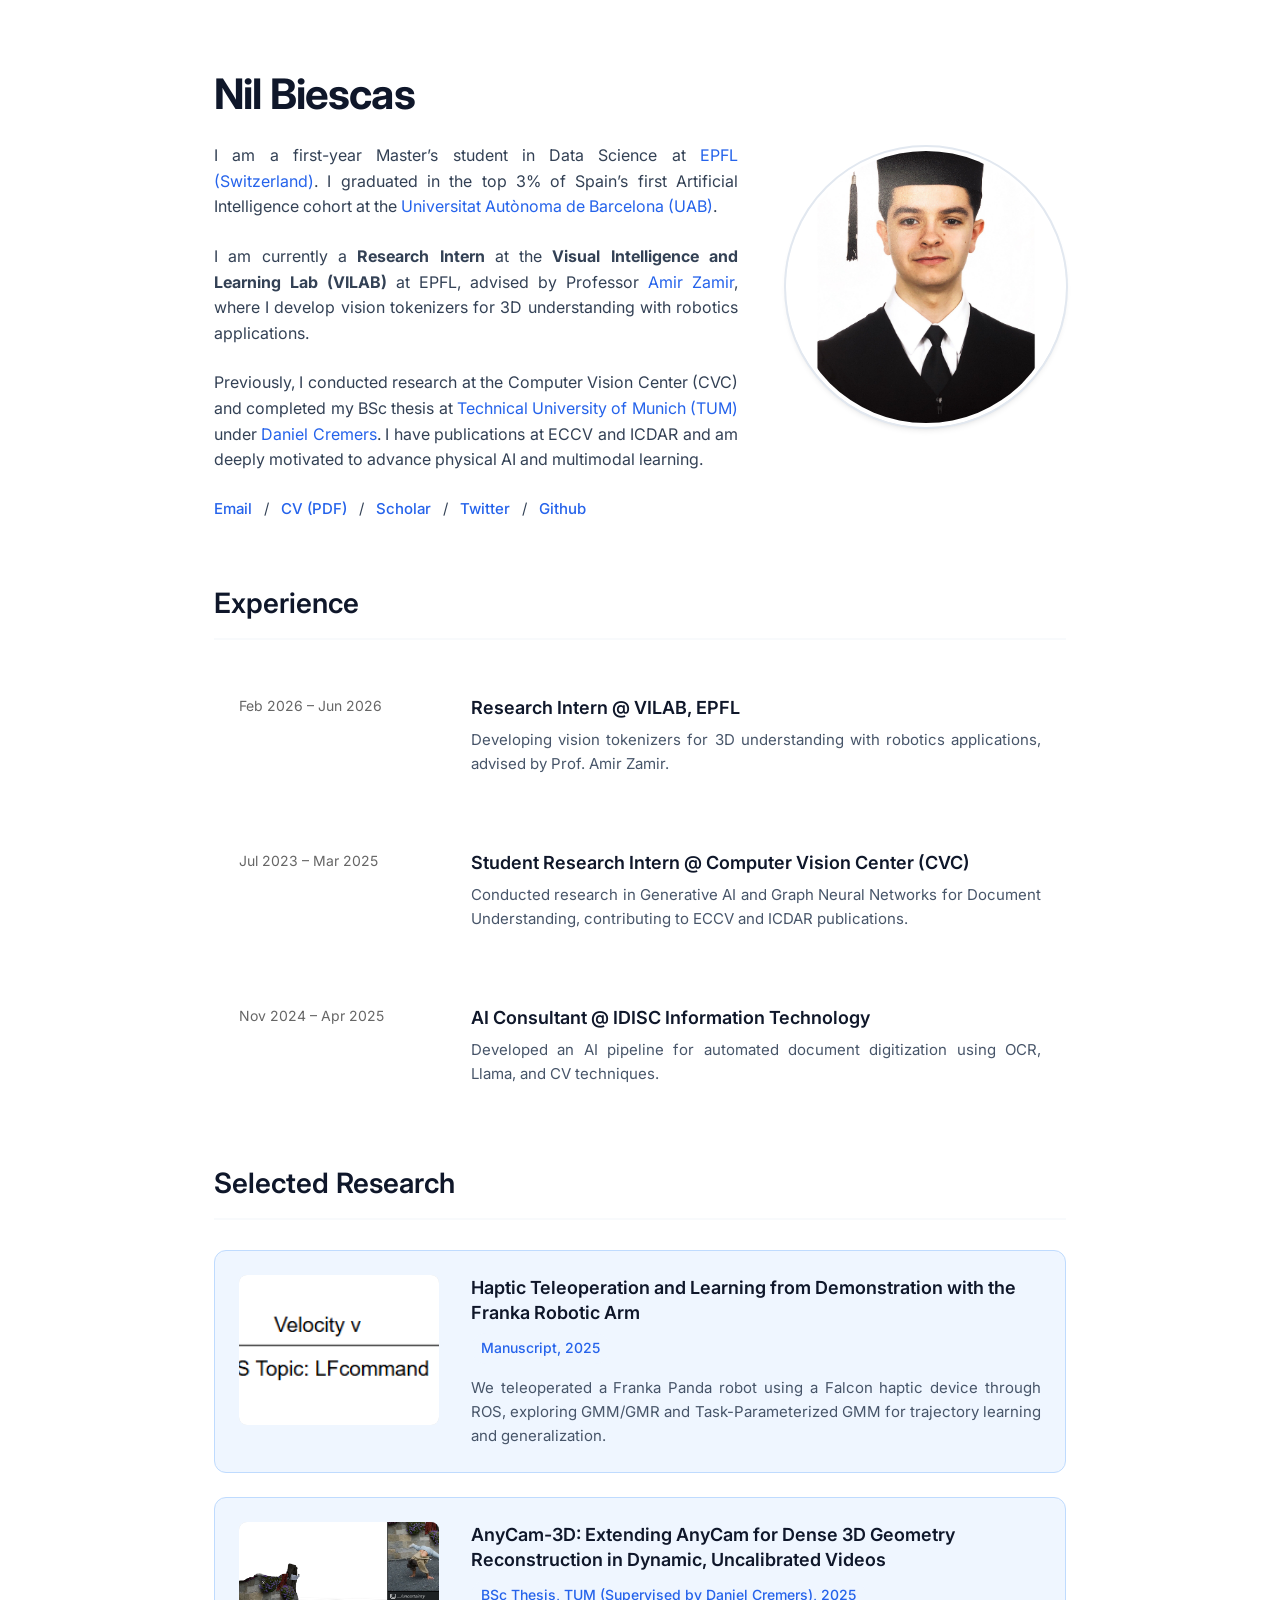
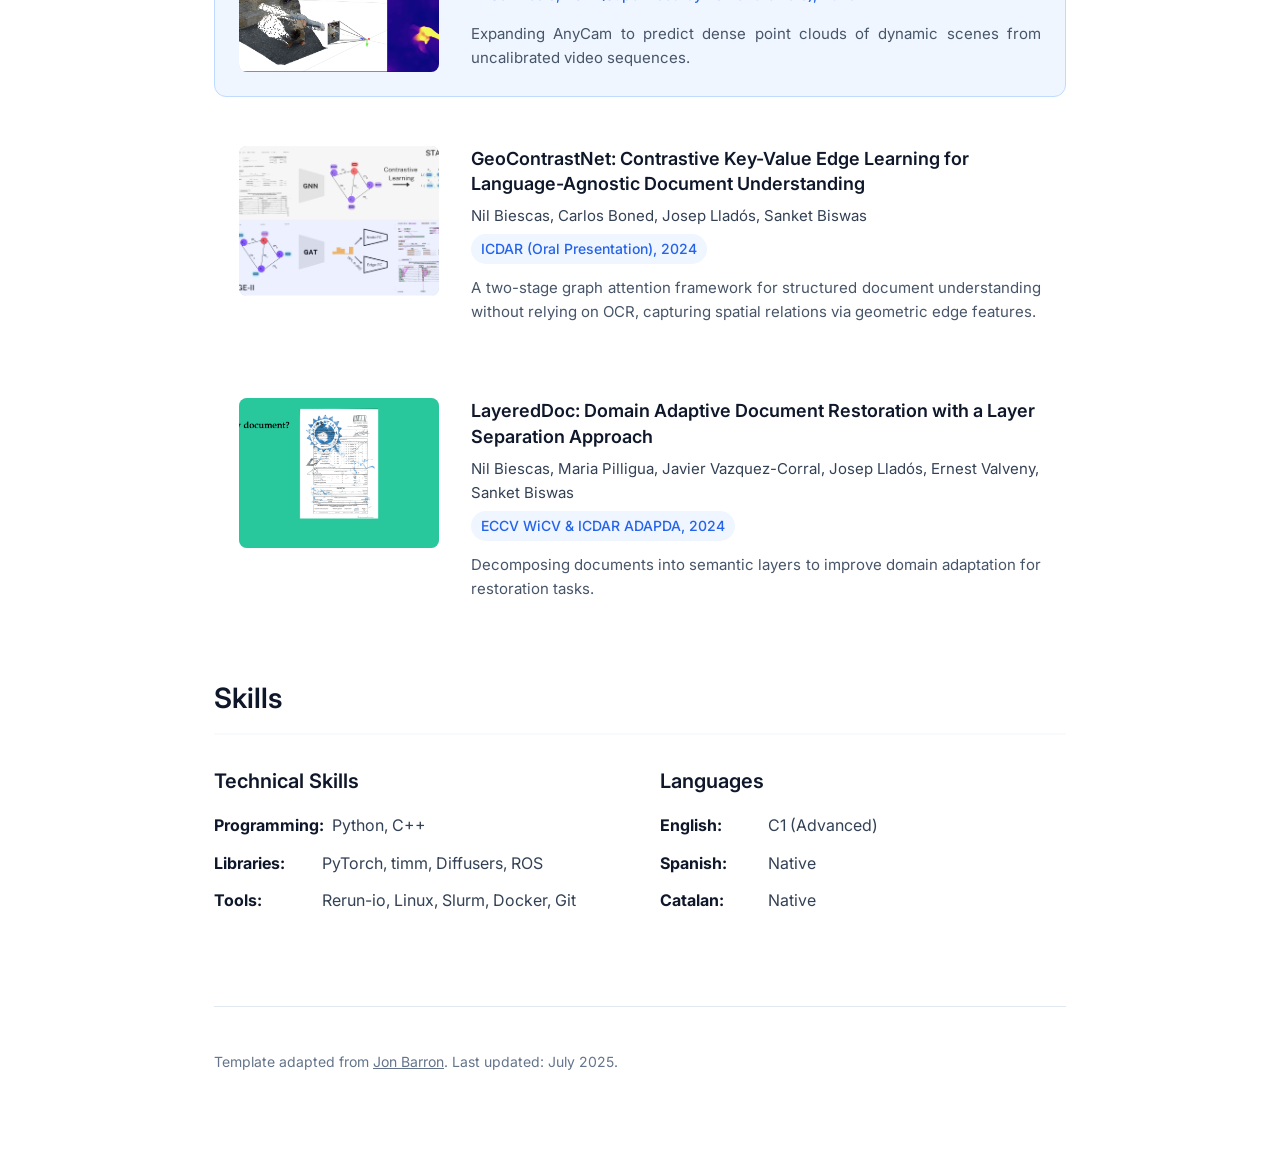
==== index.html @ 0f7890fa "Good" ====
<!DOCTYPE HTML>
<html lang="en">
<head>
    <meta charset="UTF-8">
    <meta name="viewport" content="width=device-width, initial-scale=1.0">
    <title>Nil Biescas</title>
    <meta name="author" content="Nil Biescas">
    <link rel="shortcut icon" href="images/favicon/favicon.ico" type="image/x-icon">
    <link rel="stylesheet" type="text/css" href="stylesheet.css">
    <link href="https://fonts.googleapis.com/css2?family=Inter:wght@400;500;600;700&display=swap" rel="stylesheet">
</head>

<body>
    <div class="container">
        <!-- Profile Section -->
        <header class="profile-grid">
            <div class="profile-info">
                <span class="name">Nil Biescas</span>
                <p>
                    I am a first-year Master’s student in Data Science at 
                    <a href="https://www.epfl.ch/en/" target="_blank">EPFL (Switzerland)</a>. 
                    I graduated in the top 3% of Spain’s first Artificial Intelligence cohort at the 
                    <a href="https://www.uab.cat/" target="_blank">Universitat Autònoma de Barcelona (UAB)</a>.
                </p>
                <p>
                    I am currently a <strong>Research Intern</strong> at the <strong>Visual Intelligence and Learning Lab (VILAB)</strong> at EPFL, 
                    advised by Professor <a href="https://vilab.epfl.ch/zamir/" target="_blank">Amir Zamir</a>, 
                    where I develop vision tokenizers for 3D understanding with robotics applications.
                </p>
                <p>
                    Previously, I conducted research at the Computer Vision Center (CVC) and completed my BSc thesis at 
                    <a href="https://www.tum.de/" target="_blank">Technical University of Munich (TUM)</a> 
                    under <a href="https://cvg.cit.tum.de/members/cremers" target="_blank">Daniel Cremers</a>. 
                    I have publications at ECCV and ICDAR and am deeply motivated to advance physical AI and multimodal learning.
                </p>
                <div class="links">
                    <a href="mailto:nilbiescas3@gmail.com">Email</a> /
                    <a href="data/cv_nil_2025_07.pdf" target="_blank">CV (PDF)</a> /
                    <a href="https://scholar.google.com/citations?hl=en&user=gtHrYbUAAAAJ" target="_blank">Scholar</a> /
                    <a href="https://twitter.com/biescss" target="_blank">Twitter</a> /
                    <a href="https://github.com/NilBiescas" target="_blank">Github</a>
                </div>
            </div>
            <div class="profile-photo">
                <img src="images/Nil_cvc.png" alt="Nil Biescas Profile Photo">
            </div>
        </header>

        <!-- Experience Section -->
        <section>
            <h2>Experience</h2>
            <div class="item-grid">
                <!-- VILAB -->
                <div class="item-row">
                    <div style="font-size: 14px; color: #666;">Feb 2026 – Jun 2026</div>
                    <div>
                        <span class="papertitle">Research Intern @ VILAB, EPFL</span>
                        <p class="item-desc">Developing vision tokenizers for 3D understanding with robotics applications, advised by Prof. Amir Zamir.</p>
                    </div>
                </div>
                <!-- CVC -->
                <div class="item-row">
                    <div style="font-size: 14px; color: #666;">Jul 2023 – Mar 2025</div>
                    <div>
                        <span class="papertitle">Student Research Intern @ Computer Vision Center (CVC)</span>
                        <p class="item-desc">Conducted research in Generative AI and Graph Neural Networks for Document Understanding, contributing to ECCV and ICDAR publications.</p>
                    </div>
                </div>
                <!-- IDISC -->
                <div class="item-row">
                    <div style="font-size: 14px; color: #666;">Nov 2024 – Apr 2025</div>
                    <div>
                        <span class="papertitle">AI Consultant @ IDISC Information Technology</span>
                        <p class="item-desc">Developed an AI pipeline for automated document digitization using OCR, Llama, and CV techniques.</p>
                    </div>
                </div>
            </div>
        </section>

        <!-- Research Section -->
        <section style="margin-top: 50px;">
            <h2>Selected Research</h2>
            <div class="item-grid">
                
                <!-- Teleoperation -->
                <div class="item-row highlight">
                    <div class="item-media">
                        <div class="hover-media">
                            <video muted loop playsinline preload="metadata">
                                <source src="data/videos/teleop.mp4" type="video/mp4">
                            </video>
                        </div>
                        <img src="data/images/position_control.png" alt="Teleoperation Preview">
                    </div>
                    <div>
                        <a href="https://nilbiescas.github.io/HapticTeleoperation/" target="_blank" class="papertitle">Haptic Teleoperation and Learning from Demonstration with the Franka Robotic Arm</a>
                        <span class="venue">Manuscript, 2025</span>
                        <p class="item-desc">We teleoperated a Franka Panda robot using a Falcon haptic device through ROS, exploring GMM/GMR and Task-Parameterized GMM for trajectory learning and generalization.</p>
                    </div>
                </div>

                <!-- AnyCam-3D -->
                <div class="item-row highlight">
                    <div class="item-media">
                        <div class="hover-media">
                            <video muted loop playsinline preload="metadata">
                                <source src="data/Recording 2025-09-03 003520.mp4" type="video/mp4">
                            </video>
                        </div>
                        <img src="data/image (1).png" alt="AnyCam-3D Preview">
                    </div>
                    <div>
                        <a href="data/TUM_Thesis_for_Informatics.pdf" target="_blank" class="papertitle">AnyCam-3D: Extending AnyCam for Dense 3D Geometry Reconstruction in Dynamic, Uncalibrated Videos</a>
                        <span class="venue">BSc Thesis, TUM (Supervised by Daniel Cremers), 2025</span>
                        <p class="item-desc">Expanding AnyCam to predict dense point clouds of dynamic scenes from uncalibrated video sequences.</p>
                    </div>
                </div>

                <!-- GeoContrastNet -->
                <div class="item-row">
                    <div class="item-media">
                        <img src="images/new_figure.png" alt="GeoContrastNet Preview">
                    </div>
                    <div>
                        <a href="https://arxiv.org/abs/2405.03104" target="_blank" class="papertitle">GeoContrastNet: Contrastive Key-Value Edge Learning for Language-Agnostic Document Understanding</a>
                        <span class="authors">Nil Biescas, Carlos Boned, Josep Lladós, Sanket Biswas</span>
                        <span class="venue">ICDAR (Oral Presentation), 2024</span>
                        <p class="item-desc">A two-stage graph attention framework for structured document understanding without relying on OCR, capturing spatial relations via geometric edge features.</p>
                    </div>
                </div>

                <!-- LayeredDoc -->
                <div class="item-row">
                    <div class="item-media">
                        <img src="images/layeredDoc.gif" alt="LayeredDoc Preview">
                    </div>
                    <div>
                        <a href="https://layereddoc.github.io/" target="_blank" class="papertitle">LayeredDoc: Domain Adaptive Document Restoration with a Layer Separation Approach</a>
                        <span class="authors">Nil Biescas, Maria Pilligua, Javier Vazquez-Corral, Josep Lladós, Ernest Valveny, Sanket Biswas</span>
                        <span class="venue">ECCV WiCV & ICDAR ADAPDA, 2024</span>
                        <p class="item-desc">Decomposing documents into semantic layers to improve domain adaptation for restoration tasks.</p>
                    </div>
                </div>

            </div>
        </section>

        <!-- Skills Section -->
        <section style="margin-top: 50px;">
            <h2>Skills</h2>
            <div class="skills-grid">
                <div class="skill-cat">
                    <h3>Technical Skills</h3>
                    <ul class="skill-list">
                        <li><strong>Programming:</strong> Python, C++</li>
                        <li><strong>Libraries:</strong> PyTorch, timm, Diffusers, ROS</li>
                        <li><strong>Tools:</strong> Rerun-io, Linux, Slurm, Docker, Git</li>
                    </ul>
                </div>
                <div class="skill-cat">
                    <h3>Languages</h3>
                    <ul class="skill-list">
                        <li><strong>English:</strong> C1 (Advanced)</li>
                        <li><strong>Spanish:</strong> Native</li>
                        <li><strong>Catalan:</strong> Native</li>
                    </ul>
                </div>
            </div>
        </section>

        <footer>
            <p>Template adapted from <a href="https://jonbarron.info/" target="_blank">Jon Barron</a>. Last updated: July 2025.</p>
        </footer>
    </div>

    <!-- Video Hover Interaction -->
    <script>
        document.querySelectorAll(".item-row").forEach(row => {
            const v = row.querySelector("video");
            if (!v) return;

            row.addEventListener("mouseenter", () => v.play());
            row.addEventListener("mouseleave", () => {
                v.pause();
                v.currentTime = 0;
            });
        });
    </script>
</body>
</html>
---- stylesheet.css ----
/* Modern Webpage Styling */
:root {
  --primary-color: #2563eb; 
  --hover-color: #1d4ed8;   
  --bg-color: #ffffff;
  --text-color: #334155;    
  --heading-color: #0f172a; 
  --secondary-bg: #f8fafc;  
  --accent-bg: #eff6ff;     
  --border-color: #e2e8f0;  
  --font-main: 'Inter', system-ui, -apple-system, sans-serif;
  --radius-sm: 8px;
  --radius-md: 12px;
  --radius-full: 9999px;
  --shadow-sm: 0 1px 2px 0 rgb(0 0 0 / 0.05);
  --shadow-md: 0 4px 6px -1px rgb(0 0 0 / 0.1), 0 2px 4px -2px rgb(0 0 0 / 0.1);
  --transition: all 0.3s ease;
}

* {
  box-sizing: border-box;
}

body {
  font-family: var(--font-main);
  font-size: 16px;
  line-height: 1.6;
  color: var(--text-color);
  background-color: var(--bg-color);
  margin: 0;
  padding: 0;
  -webkit-font-smoothing: antialiased;
}

.container {
  max-width: 900px;
  margin: 0 auto;
  padding: 60px 24px;
}

a {
  color: var(--primary-color);
  text-decoration: none;
  transition: var(--transition);
}

a:hover {
  color: var(--hover-color);
  text-decoration: underline;
}

h1, h2, h3 {
  color: var(--heading-color);
  font-weight: 600;
  margin-top: 0;
}

h2 {
  font-size: 28px;
  border-bottom: 2px solid var(--secondary-bg);
  padding-bottom: 12px;
  margin-bottom: 30px;
}

p {
  margin-bottom: 1.5em;
  text-align: justify;
}

/* Profile Section */
.profile-grid {
  display: grid;
  grid-template-columns: 1fr 280px;
  gap: 48px;
  align-items: center;
  margin-bottom: 60px;
}

@media (max-width: 768px) {
  .profile-grid {
    grid-template-columns: 1fr;
    text-align: center;
  }
  .profile-grid p {
    text-align: center;
  }
  .profile-photo {
    order: -1;
    margin: 0 auto;
    width: 200px;
  }
}

.name {
  font-size: 42px;
  font-weight: 700;
  color: var(--heading-color);
  margin-bottom: 16px;
  display: block;
  letter-spacing: -0.02em;
}

.profile-photo img {
  width: 100%;
  aspect-ratio: 1 / 1;
  border-radius: var(--radius-full);
  object-fit: cover;
  box-shadow: var(--shadow-md);
  border: 4px solid var(--bg-color);
  outline: 2px solid var(--border-color);
}

.links {
  margin-top: 24px;
  font-size: 15px;
  display: flex;
  flex-wrap: wrap;
  gap: 12px;
}

.links a {
  font-weight: 500;
  text-decoration: none;
}

.links a:hover {
  text-decoration: none;
}

@media (max-width: 768px) {
  .links {
    justify-content: center;
  }
}

/* Research/Experience Grid */
.item-grid {
  display: flex;
  flex-direction: column;
  gap: 24px;
}

.item-row {
  display: grid;
  grid-template-columns: 200px 1fr;
  gap: 32px;
  padding: 24px;
  border-radius: var(--radius-md);
  border: 1px solid transparent;
  transition: var(--transition);
}

.item-row:hover {
  background-color: var(--secondary-bg);
  border-color: var(--border-color);
  transform: translateY(-2px);
  box-shadow: var(--shadow-sm);
}

.item-row.highlight {
  background-color: var(--accent-bg);
  border-color: #bfdbfe; 
}

@media (max-width: 600px) {
  .item-row {
    grid-template-columns: 1fr;
    gap: 20px;
    padding: 16px;
  }
}

.item-media {
  width: 100%;
  aspect-ratio: 4 / 3; 
  position: relative;
  overflow: hidden;
  border-radius: var(--radius-sm);
  background: var(--border-color);
  box-shadow: inset 0 0 0 1px rgba(0,0,0,0.05);
}

.item-media img,
.item-media video {
  position: absolute;
  inset: 0;
  width: 100%;
  height: 100%;
  object-fit: cover; 
  transition: var(--transition);
}

.item-row:hover .item-media img {
  transform: scale(1.03);
}

.item-media .hover-media {
  position: absolute;
  inset: 0;
  z-index: 2;
  opacity: 0;
  transition: opacity 0.3s ease-in-out;
}

.item-row:hover .hover-media {
  opacity: 1;
}

.papertitle {
  font-weight: 600;
  font-size: 18px;
  display: block;
  margin-bottom: 8px;
  line-height: 1.4;
  color: var(--heading-color);
}

.authors {
  font-size: 15px;
  margin-bottom: 6px;
  display: block;
  color: var(--text-color);
}

.venue {
  font-size: 14px;
  font-weight: 500;
  display: inline-block;
  margin-bottom: 12px;
  color: var(--primary-color);
  background: var(--accent-bg);
  padding: 4px 10px;
  border-radius: var(--radius-full);
}

.item-desc {
  font-size: 15px;
  margin: 0;
  color: #475569; 
}

/* Skills Section */
.skills-grid {
  display: grid;
  grid-template-columns: 1fr 1fr;
  gap: 40px;
  margin-bottom: 40px;
}

@media (max-width: 600px) {
  .skills-grid {
    grid-template-columns: 1fr;
  }
}

.skill-cat h3 {
  font-size: 20px;
  margin-bottom: 16px;
}

.skill-list {
  list-style: none;
  padding: 0;
  margin: 0;
  font-size: 16px;
}

.skill-list li {
  margin-bottom: 12px;
  display: flex;
  align-items: baseline;
}

.skill-list li strong {
  color: var(--heading-color);
  margin-right: 8px;
  min-width: 100px;
}

footer {
  margin-top: 80px;
  padding-top: 30px;
  border-top: 1px solid var(--border-color);
  font-size: 14px;
  text-align: center;
  color: #64748b; 
}

footer a {
  color: #64748b;
  text-decoration: underline;
}

footer a:hover {
  color: var(--primary-color);
}
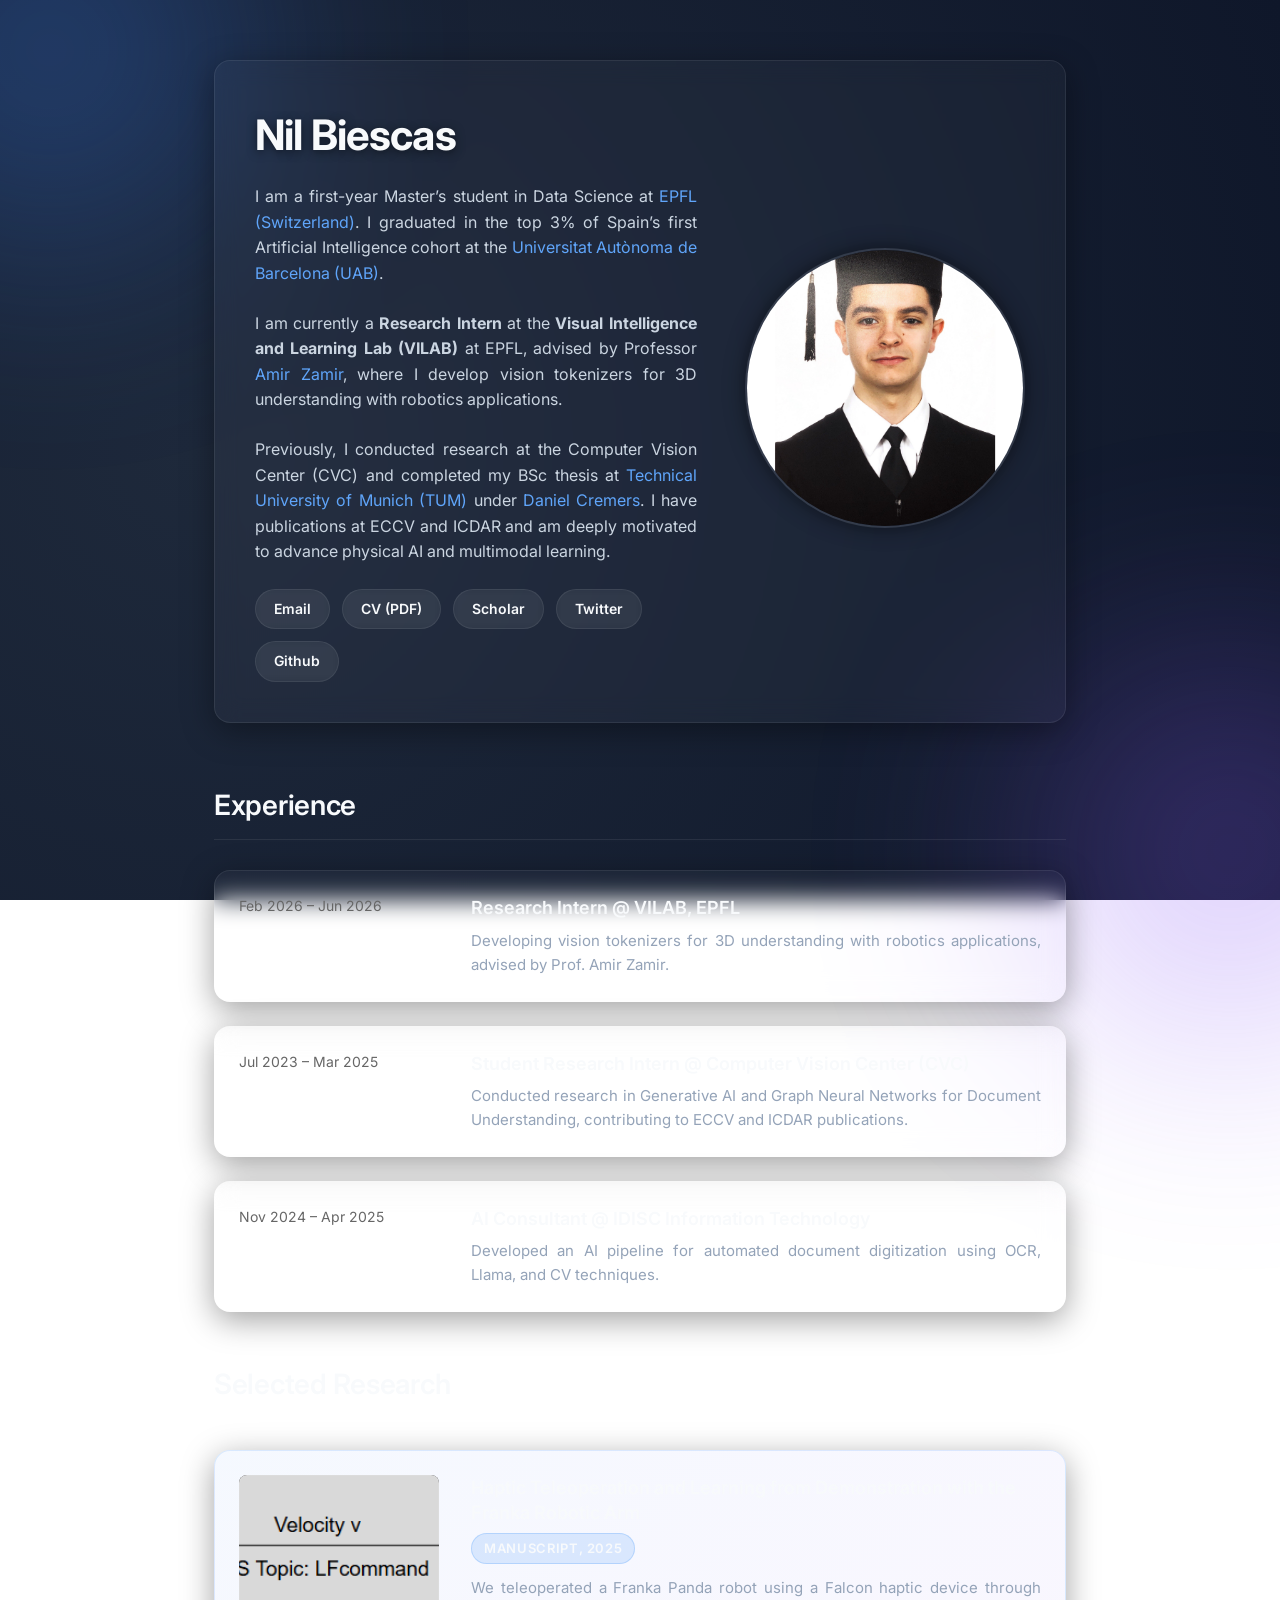
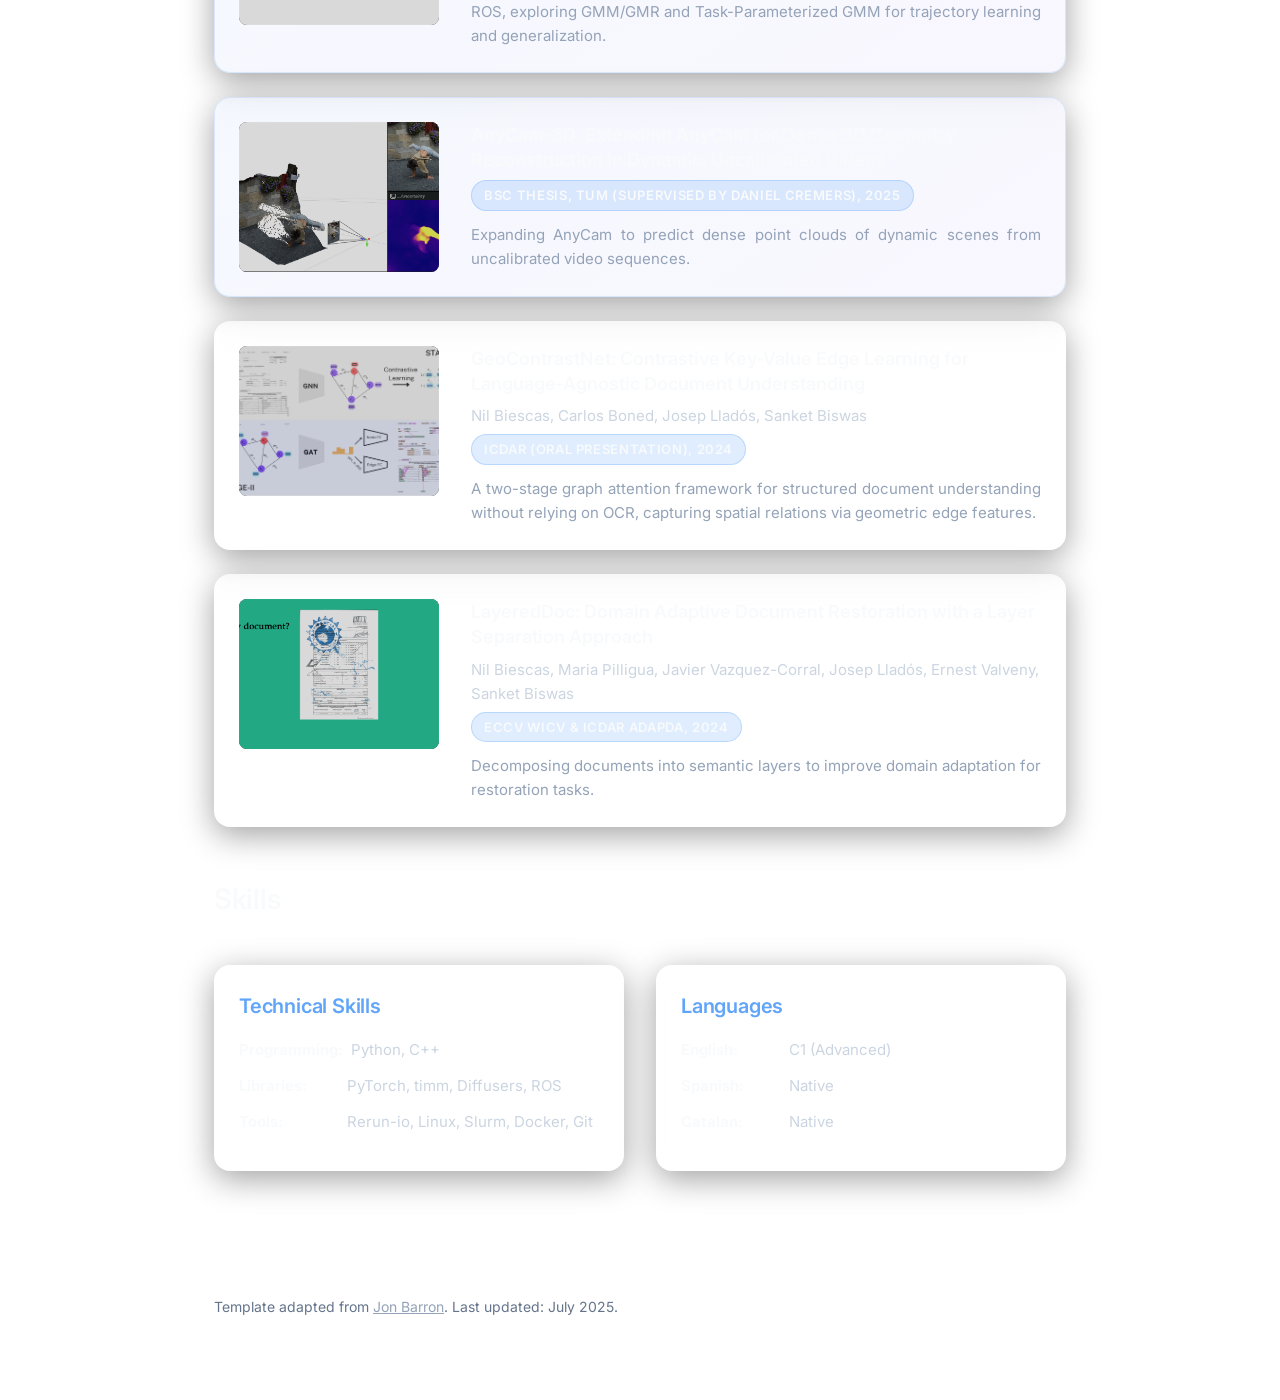
==== commit 07a40639: "New" ====
--- a/index.html
+++ b/index.html
@@ -34,10 +34,10 @@
                     I have publications at ECCV and ICDAR and am deeply motivated to advance physical AI and multimodal learning.
                 </p>
                 <div class="links">
-                    <a href="mailto:nilbiescas3@gmail.com">Email</a> /
-                    <a href="data/cv_nil_2025_07.pdf" target="_blank">CV (PDF)</a> /
-                    <a href="https://scholar.google.com/citations?hl=en&user=gtHrYbUAAAAJ" target="_blank">Scholar</a> /
-                    <a href="https://twitter.com/biescss" target="_blank">Twitter</a> /
+                    <a href="mailto:nilbiescas3@gmail.com">Email</a>
+                    <a href="data/cv_nil_2025_07.pdf" target="_blank">CV (PDF)</a>
+                    <a href="https://scholar.google.com/citations?hl=en&user=gtHrYbUAAAAJ" target="_blank">Scholar</a>
+                    <a href="https://twitter.com/biescss" target="_blank">Twitter</a>
                     <a href="https://github.com/NilBiescas" target="_blank">Github</a>
                 </div>
             </div>
--- a/stylesheet.css
+++ b/stylesheet.css
@@ -1,20 +1,19 @@
-/* Modern Webpage Styling */
+/* Glassmorphism Dark Mode Webpage Styling */
 :root {
-  --primary-color: #2563eb; 
-  --hover-color: #1d4ed8;   
-  --bg-color: #ffffff;
-  --text-color: #334155;    
-  --heading-color: #0f172a; 
-  --secondary-bg: #f8fafc;  
-  --accent-bg: #eff6ff;     
-  --border-color: #e2e8f0;  
+  --primary-color: #60a5fa; 
+  --hover-color: #93c5fd;   
+  --bg-color: #0f172a;
+  --text-color: #cbd5e1;    
+  --heading-color: #f8fafc; 
+  --card-bg: rgba(255, 255, 255, 0.03);  
+  --card-hover-bg: rgba(255, 255, 255, 0.08);
+  --card-border: rgba(255, 255, 255, 0.08);  
   --font-main: 'Inter', system-ui, -apple-system, sans-serif;
   --radius-sm: 8px;
-  --radius-md: 12px;
+  --radius-md: 16px;
   --radius-full: 9999px;
-  --shadow-sm: 0 1px 2px 0 rgb(0 0 0 / 0.05);
-  --shadow-md: 0 4px 6px -1px rgb(0 0 0 / 0.1), 0 2px 4px -2px rgb(0 0 0 / 0.1);
-  --transition: all 0.3s ease;
+  --shadow-glass: 0 8px 32px 0 rgba(0, 0, 0, 0.37);
+  --transition: all 0.3s cubic-bezier(0.4, 0, 0.2, 1);
 }
 
 * {
@@ -26,10 +25,38 @@
   font-size: 16px;
   line-height: 1.6;
   color: var(--text-color);
-  background-color: var(--bg-color);
+  background: var(--bg-color);
+  /* A subtle dark gradient background */
+  background: radial-gradient(circle at 15% 50%, #1e293b, #0f172a);
+  background-attachment: fixed;
   margin: 0;
   padding: 0;
   -webkit-font-smoothing: antialiased;
+}
+
+/* Background ambient glow effects */
+body::before, body::after {
+  content: '';
+  position: fixed;
+  width: 400px;
+  height: 400px;
+  border-radius: 50%;
+  filter: blur(120px);
+  z-index: -1;
+  opacity: 0.3;
+  pointer-events: none;
+}
+
+body::before {
+  background: #3b82f6;
+  top: -150px;
+  left: -150px;
+}
+
+body::after {
+  background: #8b5cf6;
+  bottom: -150px;
+  right: -150px;
 }
 
 .container {
@@ -46,18 +73,19 @@
 
 a:hover {
   color: var(--hover-color);
-  text-decoration: underline;
+  text-shadow: 0 0 8px rgba(96, 165, 250, 0.5);
 }
 
 h1, h2, h3 {
   color: var(--heading-color);
   font-weight: 600;
   margin-top: 0;
+  letter-spacing: -0.01em;
 }
 
 h2 {
   font-size: 28px;
-  border-bottom: 2px solid var(--secondary-bg);
+  border-bottom: 1px solid var(--card-border);
   padding-bottom: 12px;
   margin-bottom: 30px;
 }
@@ -74,12 +102,20 @@
   gap: 48px;
   align-items: center;
   margin-bottom: 60px;
+  background: var(--card-bg);
+  backdrop-filter: blur(12px);
+  -webkit-backdrop-filter: blur(12px);
+  border: 1px solid var(--card-border);
+  border-radius: var(--radius-md);
+  padding: 40px;
+  box-shadow: var(--shadow-glass);
 }
 
 @media (max-width: 768px) {
   .profile-grid {
     grid-template-columns: 1fr;
     text-align: center;
+    padding: 30px 20px;
   }
   .profile-grid p {
     text-align: center;
@@ -98,6 +134,7 @@
   margin-bottom: 16px;
   display: block;
   letter-spacing: -0.02em;
+  text-shadow: 0 2px 10px rgba(0,0,0,0.5);
 }
 
 .profile-photo img {
@@ -105,26 +142,34 @@
   aspect-ratio: 1 / 1;
   border-radius: var(--radius-full);
   object-fit: cover;
-  box-shadow: var(--shadow-md);
-  border: 4px solid var(--bg-color);
-  outline: 2px solid var(--border-color);
+  box-shadow: 0 0 20px rgba(0,0,0,0.5);
+  border: 2px solid rgba(255,255,255,0.1);
 }
 
 .links {
   margin-top: 24px;
-  font-size: 15px;
+  font-size: 14px;
   display: flex;
   flex-wrap: wrap;
   gap: 12px;
 }
 
 .links a {
-  font-weight: 500;
-  text-decoration: none;
+  font-weight: 600;
+  color: var(--heading-color);
+  background: rgba(255, 255, 255, 0.05);
+  padding: 8px 18px;
+  border-radius: var(--radius-full);
+  border: 1px solid var(--card-border);
+  backdrop-filter: blur(4px);
+  -webkit-backdrop-filter: blur(4px);
 }
 
 .links a:hover {
-  text-decoration: none;
+  background: rgba(255, 255, 255, 0.15);
+  transform: translateY(-2px);
+  box-shadow: 0 4px 12px rgba(0,0,0,0.3);
+  text-shadow: none;
 }
 
 @media (max-width: 768px) {
@@ -145,28 +190,36 @@
   grid-template-columns: 200px 1fr;
   gap: 32px;
   padding: 24px;
+  background: var(--card-bg);
+  backdrop-filter: blur(12px);
+  -webkit-backdrop-filter: blur(12px);
   border-radius: var(--radius-md);
-  border: 1px solid transparent;
+  border: 1px solid var(--card-border);
   transition: var(--transition);
+  box-shadow: var(--shadow-glass);
 }
 
 .item-row:hover {
-  background-color: var(--secondary-bg);
-  border-color: var(--border-color);
-  transform: translateY(-2px);
-  box-shadow: var(--shadow-sm);
+  background: var(--card-hover-bg);
+  border-color: rgba(255, 255, 255, 0.2);
+  transform: translateY(-4px);
+  box-shadow: 0 12px 40px 0 rgba(0, 0, 0, 0.4);
 }
 
 .item-row.highlight {
-  background-color: var(--accent-bg);
-  border-color: #bfdbfe; 
+  background: linear-gradient(145deg, rgba(59, 130, 246, 0.05), rgba(139, 92, 246, 0.05));
+  border-color: rgba(96, 165, 250, 0.2); 
+}
+
+.item-row.highlight:hover {
+  border-color: rgba(96, 165, 250, 0.4); 
 }
 
 @media (max-width: 600px) {
   .item-row {
     grid-template-columns: 1fr;
     gap: 20px;
-    padding: 16px;
+    padding: 20px;
   }
 }
 
@@ -176,8 +229,8 @@
   position: relative;
   overflow: hidden;
   border-radius: var(--radius-sm);
-  background: var(--border-color);
-  box-shadow: inset 0 0 0 1px rgba(0,0,0,0.05);
+  background: #000;
+  box-shadow: inset 0 0 0 1px rgba(255,255,255,0.1);
 }
 
 .item-media img,
@@ -187,11 +240,14 @@
   width: 100%;
   height: 100%;
   object-fit: cover; 
-  transition: var(--transition);
-}
-
-.item-row:hover .item-media img {
-  transform: scale(1.03);
+  transition: transform 0.5s ease;
+  opacity: 0.85;
+}
+
+.item-row:hover .item-media img,
+.item-row:hover .item-media video {
+  transform: scale(1.05);
+  opacity: 1;
 }
 
 .item-media .hover-media {
@@ -223,28 +279,48 @@
 }
 
 .venue {
-  font-size: 14px;
-  font-weight: 500;
+  font-size: 13px;
+  font-weight: 600;
   display: inline-block;
   margin-bottom: 12px;
-  color: var(--primary-color);
-  background: var(--accent-bg);
-  padding: 4px 10px;
+  color: #f8fafc;
+  background: rgba(96, 165, 250, 0.2);
+  border: 1px solid rgba(96, 165, 250, 0.3);
+  padding: 4px 12px;
   border-radius: var(--radius-full);
+  text-transform: uppercase;
+  letter-spacing: 0.05em;
 }
 
 .item-desc {
   font-size: 15px;
   margin: 0;
-  color: #475569; 
+  color: #94a3b8; 
 }
 
 /* Skills Section */
 .skills-grid {
   display: grid;
   grid-template-columns: 1fr 1fr;
-  gap: 40px;
+  gap: 32px;
   margin-bottom: 40px;
+}
+
+.skill-cat {
+  background: var(--card-bg);
+  backdrop-filter: blur(12px);
+  -webkit-backdrop-filter: blur(12px);
+  border: 1px solid var(--card-border);
+  border-radius: var(--radius-md);
+  padding: 24px;
+  box-shadow: var(--shadow-glass);
+  transition: var(--transition);
+}
+
+.skill-cat:hover {
+  background: var(--card-hover-bg);
+  border-color: rgba(255, 255, 255, 0.15);
+  transform: translateY(-2px);
 }
 
 @media (max-width: 600px) {
@@ -256,13 +332,14 @@
 .skill-cat h3 {
   font-size: 20px;
   margin-bottom: 16px;
+  color: var(--primary-color);
 }
 
 .skill-list {
   list-style: none;
   padding: 0;
   margin: 0;
-  font-size: 16px;
+  font-size: 15px;
 }
 
 .skill-list li {
@@ -280,14 +357,14 @@
 footer {
   margin-top: 80px;
   padding-top: 30px;
-  border-top: 1px solid var(--border-color);
+  border-top: 1px solid var(--card-border);
   font-size: 14px;
   text-align: center;
   color: #64748b; 
 }
 
 footer a {
-  color: #64748b;
+  color: #94a3b8;
   text-decoration: underline;
 }
 
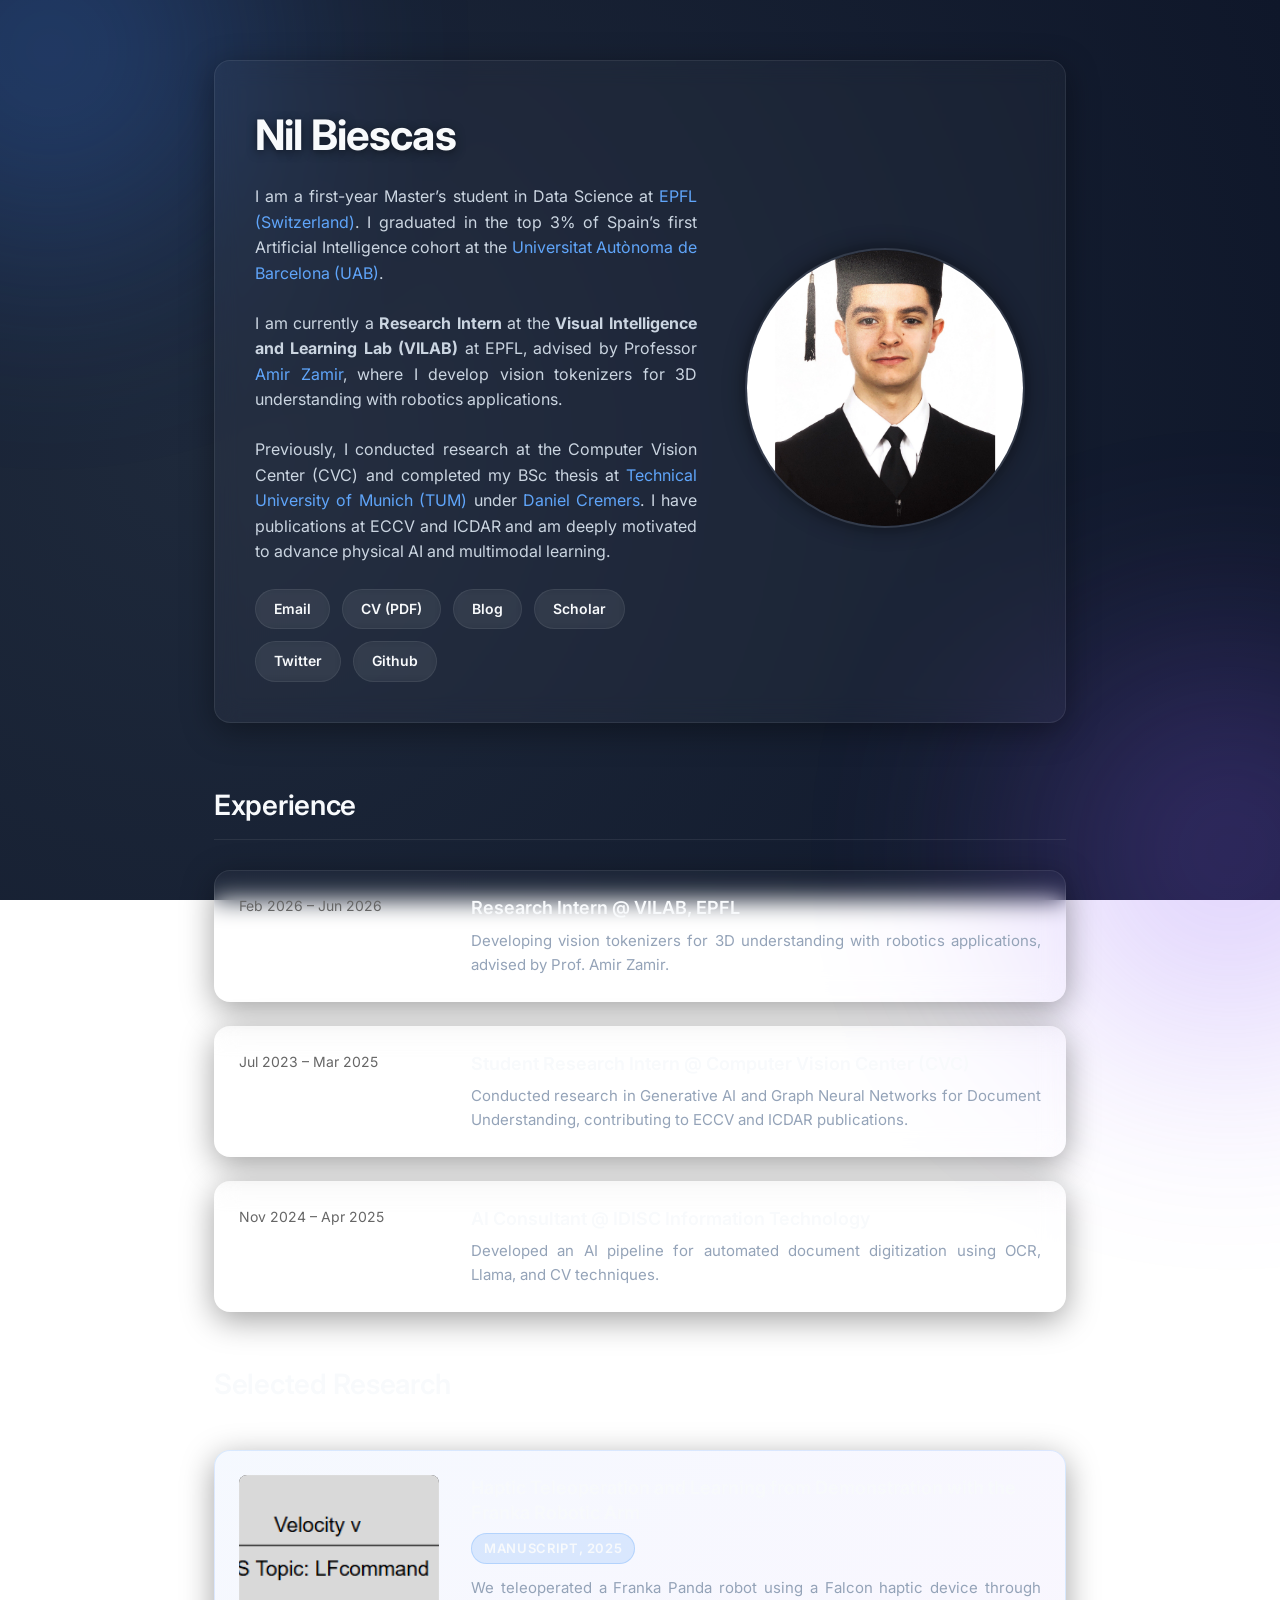
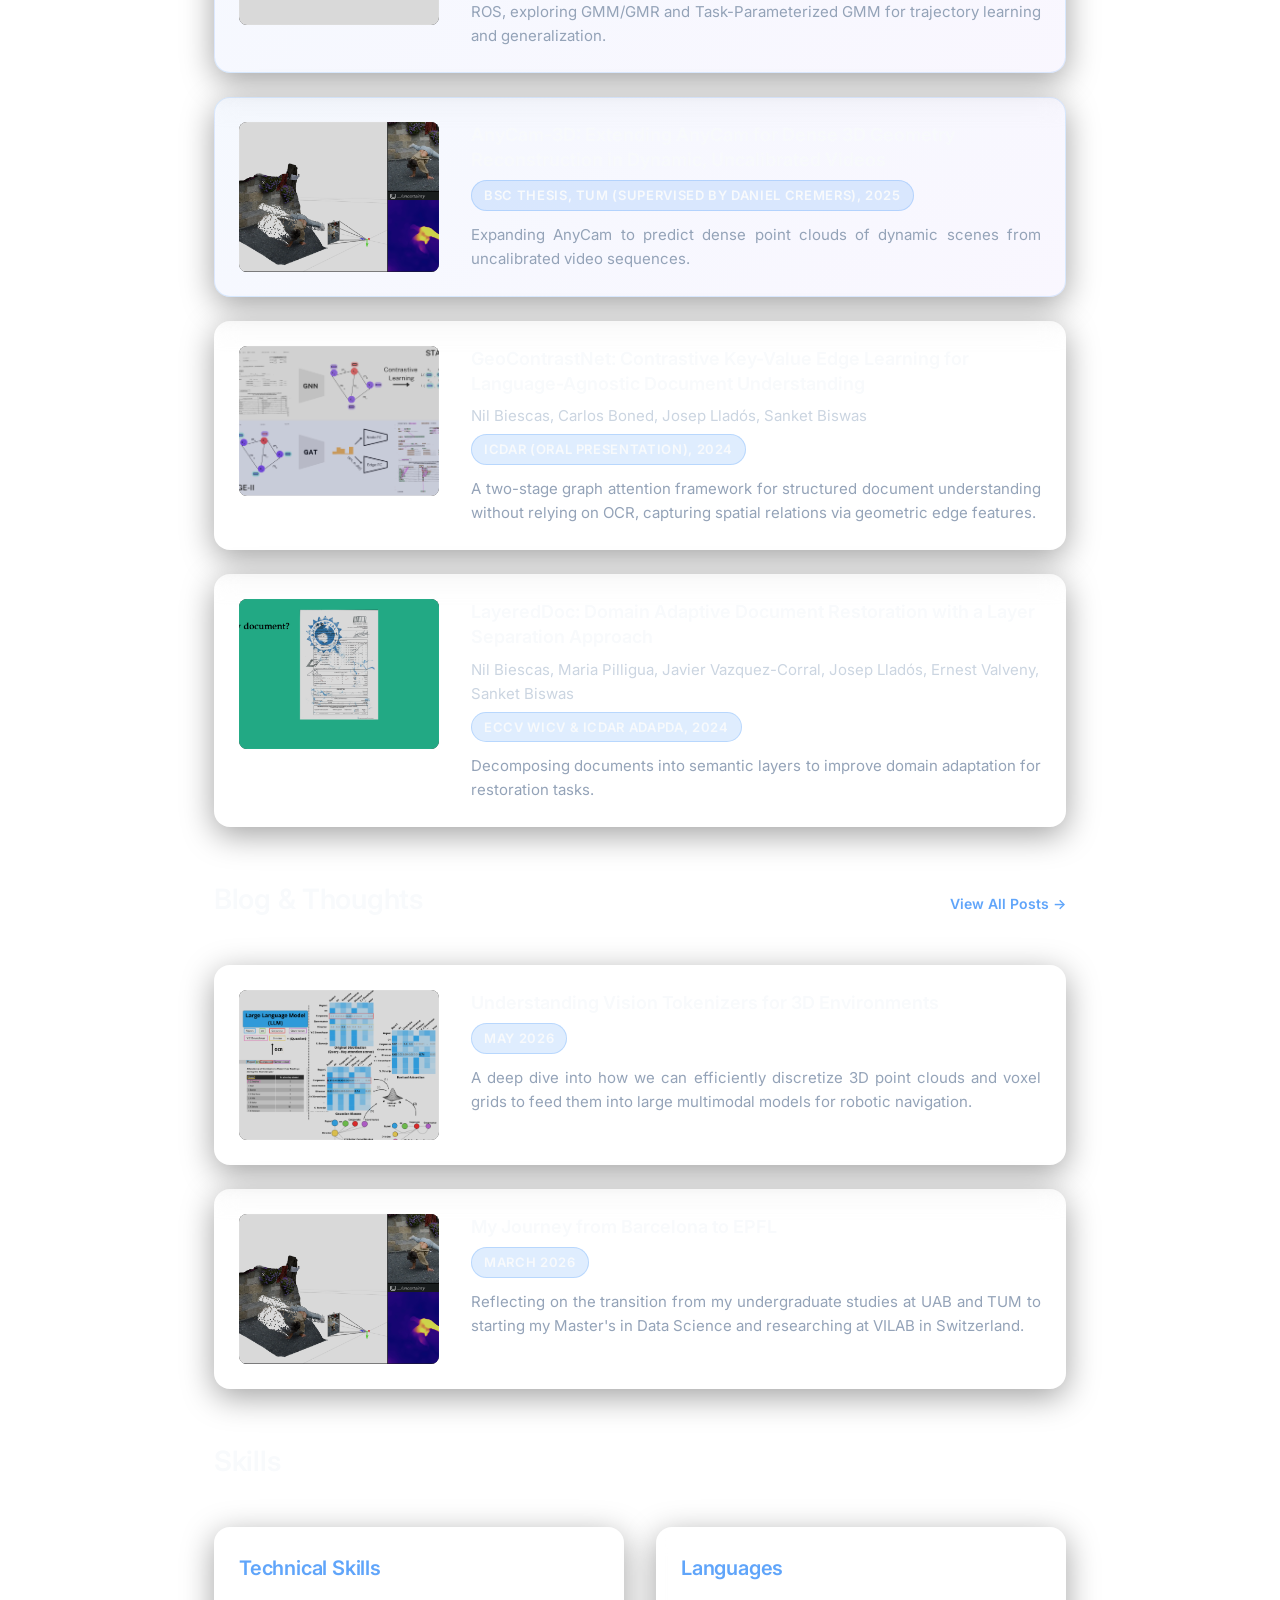
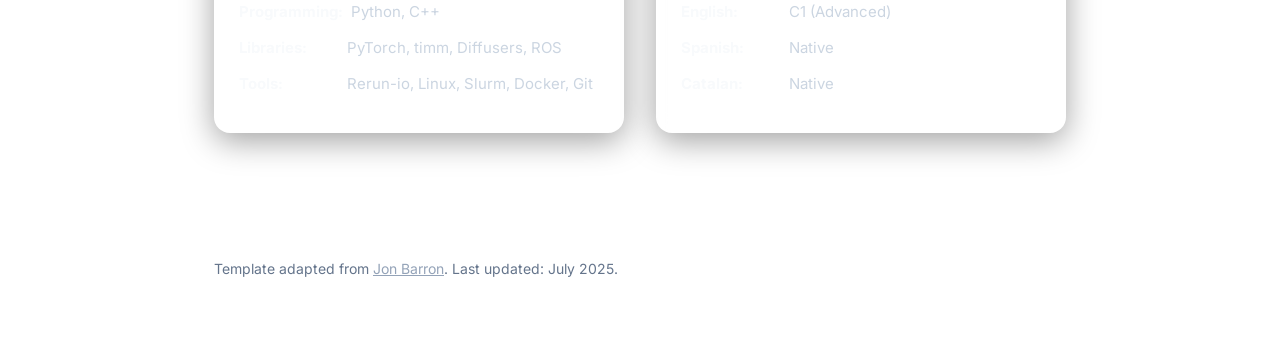
==== commit b568c91c: "Update" ====
--- a/index.html
+++ b/index.html
@@ -36,6 +36,7 @@
                 <div class="links">
                     <a href="mailto:nilbiescas3@gmail.com">Email</a>
                     <a href="data/cv_nil_2025_07.pdf" target="_blank">CV (PDF)</a>
+                    <a href="blog.html" class="blog-trigger">Blog</a>
                     <a href="https://scholar.google.com/citations?hl=en&user=gtHrYbUAAAAJ" target="_blank">Scholar</a>
                     <a href="https://twitter.com/biescss" target="_blank">Twitter</a>
                     <a href="https://github.com/NilBiescas" target="_blank">Github</a>
@@ -139,6 +140,41 @@
                         <span class="authors">Nil Biescas, Maria Pilligua, Javier Vazquez-Corral, Josep Lladós, Ernest Valveny, Sanket Biswas</span>
                         <span class="venue">ECCV WiCV & ICDAR ADAPDA, 2024</span>
                         <p class="item-desc">Decomposing documents into semantic layers to improve domain adaptation for restoration tasks.</p>
+                    </div>
+                </div>
+
+            </div>
+        </section>
+
+        <!-- Blog Section -->
+        <section style="margin-top: 50px;">
+            <div style="display: flex; justify-content: space-between; align-items: baseline; border-bottom: 1px solid var(--card-border); margin-bottom: 30px;">
+                <h2 style="border-bottom: none; margin-bottom: 0; padding-bottom: 12px;">Blog & Thoughts</h2>
+                <a href="blog.html" class="blog-trigger" style="font-size: 14px; font-weight: 600;">View All Posts &rarr;</a>
+            </div>
+            <div class="item-grid">
+                
+                <!-- Blog Post 1 -->
+                <div class="item-row blog-trigger-card" data-url="blog.html" style="cursor: pointer;">
+                    <div class="item-media">
+                        <img src="data/Large Language Model (LLM)lm.png" alt="Blog Post 1 Preview">
+                    </div>
+                    <div>
+                        <a href="blog.html" class="papertitle">Understanding Vision Tokenizers for 3D Environments</a>
+                        <span class="venue">May 2026</span>
+                        <p class="item-desc">A deep dive into how we can efficiently discretize 3D point clouds and voxel grids to feed them into large multimodal models for robotic navigation.</p>
+                    </div>
+                </div>
+
+                <!-- Blog Post 2 -->
+                <div class="item-row blog-trigger-card" data-url="blog.html" style="cursor: pointer;">
+                    <div class="item-media">
+                        <img src="data/image (1).png" alt="Blog Post 2 Preview">
+                    </div>
+                    <div>
+                        <a href="blog.html" class="papertitle">My Journey from Barcelona to EPFL</a>
+                        <span class="venue">March 2026</span>
+                        <p class="item-desc">Reflecting on the transition from my undergraduate studies at UAB and TUM to starting my Master's in Data Science and researching at VILAB in Switzerland.</p>
                     </div>
                 </div>
 
@@ -173,8 +209,26 @@
         </footer>
     </div>
 
-    <!-- Video Hover Interaction -->
+    <!-- Blog Modal Window -->
+    <div class="modal-overlay" id="blogModal">
+        <div class="modal-window">
+            <div class="modal-header">
+                <div class="modal-title">Nil's Blog</div>
+                <div class="modal-controls">
+                    <div class="control-btn btn-minimize"></div>
+                    <div class="control-btn btn-maximize"></div>
+                    <div class="control-btn btn-close" id="closeModal"></div>
+                </div>
+            </div>
+            <div class="modal-body">
+                <iframe src="" id="blogFrame"></iframe>
+            </div>
+        </div>
+    </div>
+
+    <!-- Video Hover Interaction & Modal Logic -->
     <script>
+        // Video Hover
         document.querySelectorAll(".item-row").forEach(row => {
             const v = row.querySelector("video");
             if (!v) return;
@@ -185,6 +239,50 @@
                 v.currentTime = 0;
             });
         });
+
+        // Modal Logic
+        const modal = document.getElementById('blogModal');
+        const closeBtn = document.getElementById('closeModal');
+        const blogFrame = document.getElementById('blogFrame');
+
+        function openBlog(url) {
+            blogFrame.src = url;
+            modal.classList.add('active');
+            document.body.style.overflow = 'hidden'; // Prevent background scrolling
+        }
+
+        function closeBlog() {
+            modal.classList.remove('active');
+            document.body.style.overflow = '';
+            setTimeout(() => { blogFrame.src = ''; }, 300); // Clear iframe after transition
+        }
+
+        // Intercept links
+        document.querySelectorAll('.blog-trigger').forEach(link => {
+            link.addEventListener('click', (e) => {
+                e.preventDefault();
+                openBlog(link.getAttribute('href'));
+            });
+        });
+
+        // Intercept card clicks
+        document.querySelectorAll('.blog-trigger-card').forEach(card => {
+            card.addEventListener('click', (e) => {
+                // If the user clicked a link inside the card, don't trigger the card action
+                if (e.target.tagName === 'A') return;
+                openBlog(card.getAttribute('data-url'));
+            });
+        });
+
+        closeBtn.addEventListener('click', closeBlog);
+        modal.addEventListener('click', (e) => {
+            if (e.target === modal) closeBlog();
+        });
+
+        // Close on Escape key
+        document.addEventListener('keydown', (e) => {
+            if (e.key === 'Escape' && modal.classList.contains('active')) closeBlog();
+        });
     </script>
 </body>
 </html>
--- a/stylesheet.css
+++ b/stylesheet.css
@@ -371,3 +371,94 @@
 footer a:hover {
   color: var(--primary-color);
 }
+
+/* Modal Window Styles */
+.modal-overlay {
+  position: fixed;
+  top: 0;
+  left: 0;
+  width: 100%;
+  height: 100%;
+  background: rgba(0, 0, 0, 0.6);
+  backdrop-filter: blur(8px);
+  z-index: 1000;
+  display: none;
+  justify-content: center;
+  align-items: center;
+  opacity: 0;
+  transition: opacity 0.3s ease;
+}
+
+.modal-overlay.active {
+  display: flex;
+  opacity: 1;
+}
+
+.modal-window {
+  width: 90%;
+  max-width: 1000px;
+  height: 80vh;
+  background: var(--card-bg);
+  backdrop-filter: blur(20px);
+  -webkit-backdrop-filter: blur(20px);
+  border: 1px solid var(--card-border);
+  border-radius: var(--radius-md);
+  box-shadow: var(--shadow-glass);
+  display: flex;
+  flex-direction: column;
+  overflow: hidden;
+  transform: scale(0.9);
+  transition: transform 0.3s cubic-bezier(0.34, 1.56, 0.64, 1);
+}
+
+.modal-overlay.active .modal-window {
+  transform: scale(1);
+}
+
+.modal-header {
+  padding: 16px 24px;
+  background: rgba(255, 255, 255, 0.05);
+  border-bottom: 1px solid var(--card-border);
+  display: flex;
+  justify-content: space-between;
+  align-items: center;
+}
+
+.modal-title {
+  font-weight: 600;
+  color: var(--heading-color);
+  font-size: 18px;
+}
+
+.modal-controls {
+  display: flex;
+  gap: 12px;
+}
+
+.control-btn {
+  width: 12px;
+  height: 12px;
+  border-radius: 50%;
+  cursor: pointer;
+  transition: transform 0.2s;
+}
+
+.control-btn:hover {
+  transform: scale(1.2);
+}
+
+.btn-close { background: #ff5f56; }
+.btn-minimize { background: #ffbd2e; }
+.btn-maximize { background: #27c93f; }
+
+.modal-body {
+  flex: 1;
+  width: 100%;
+  height: 100%;
+}
+
+.modal-body iframe {
+  width: 100%;
+  height: 100%;
+  border: none;
+}
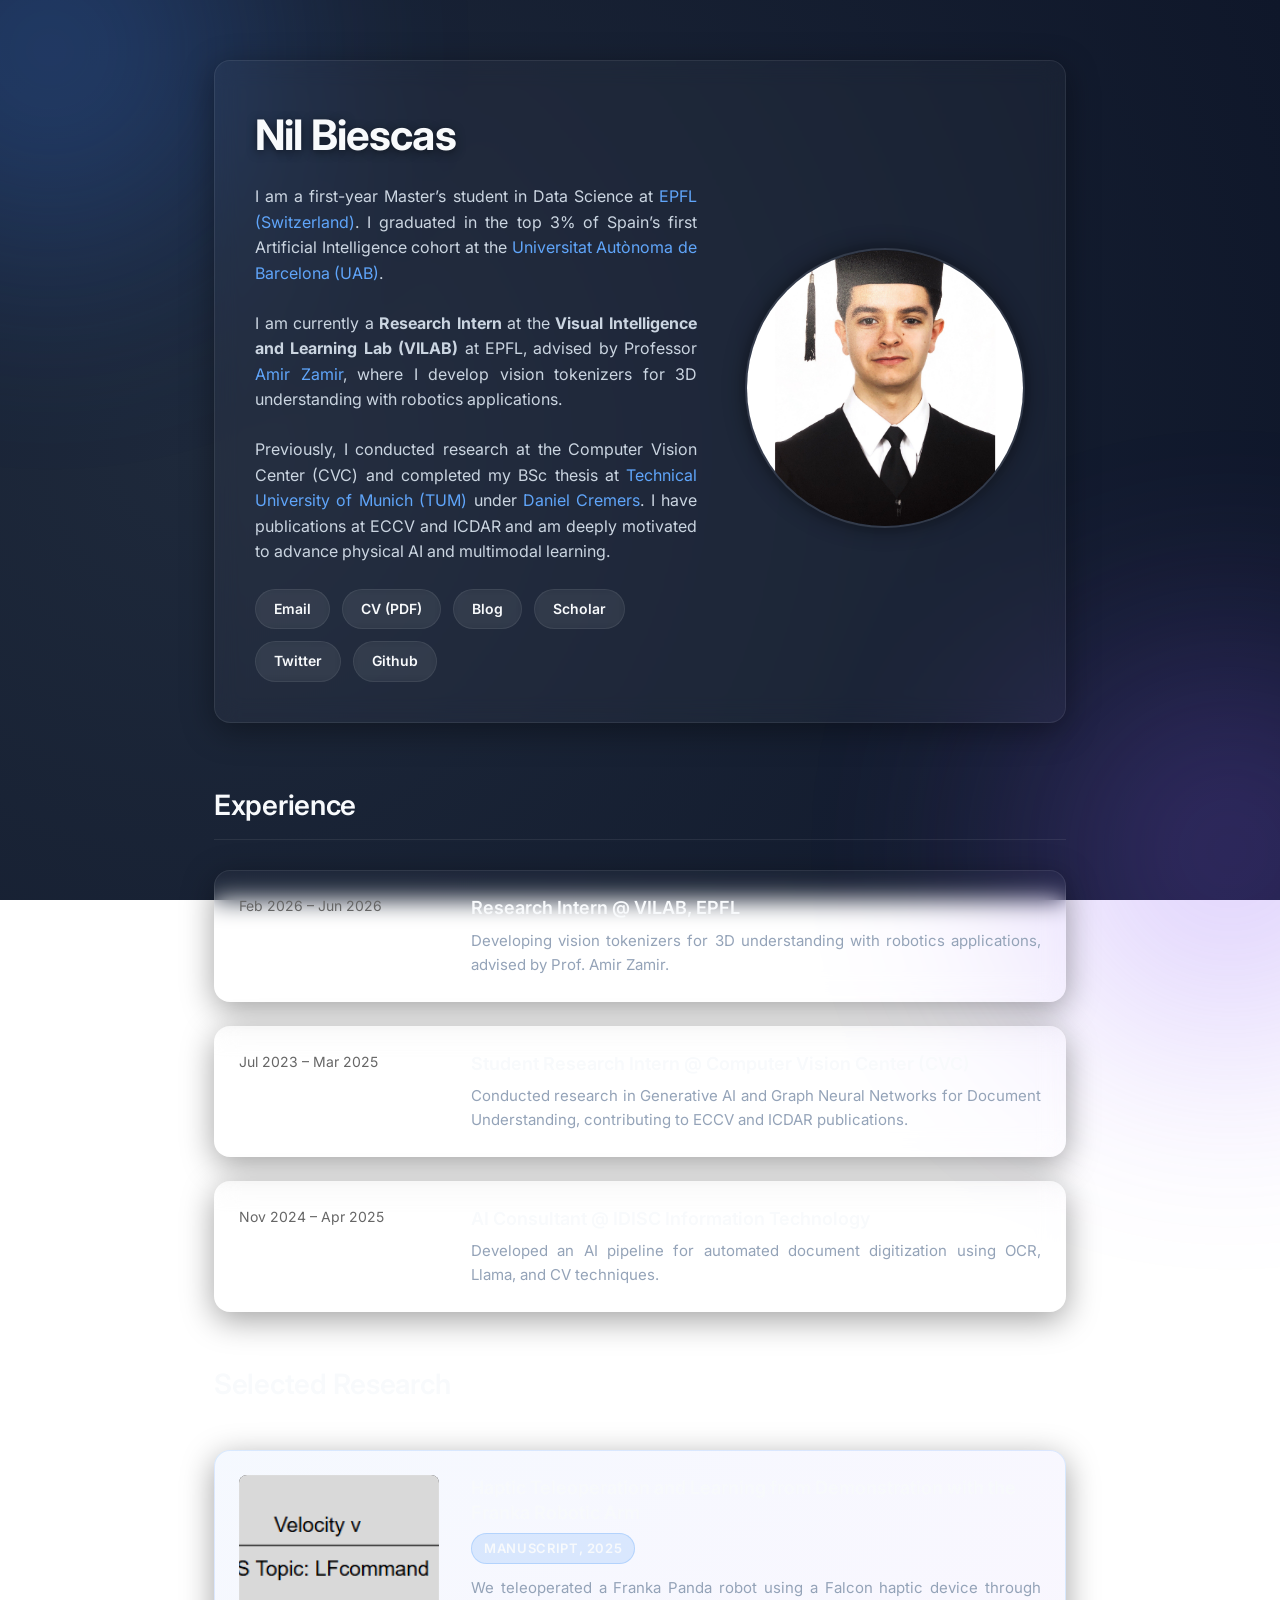
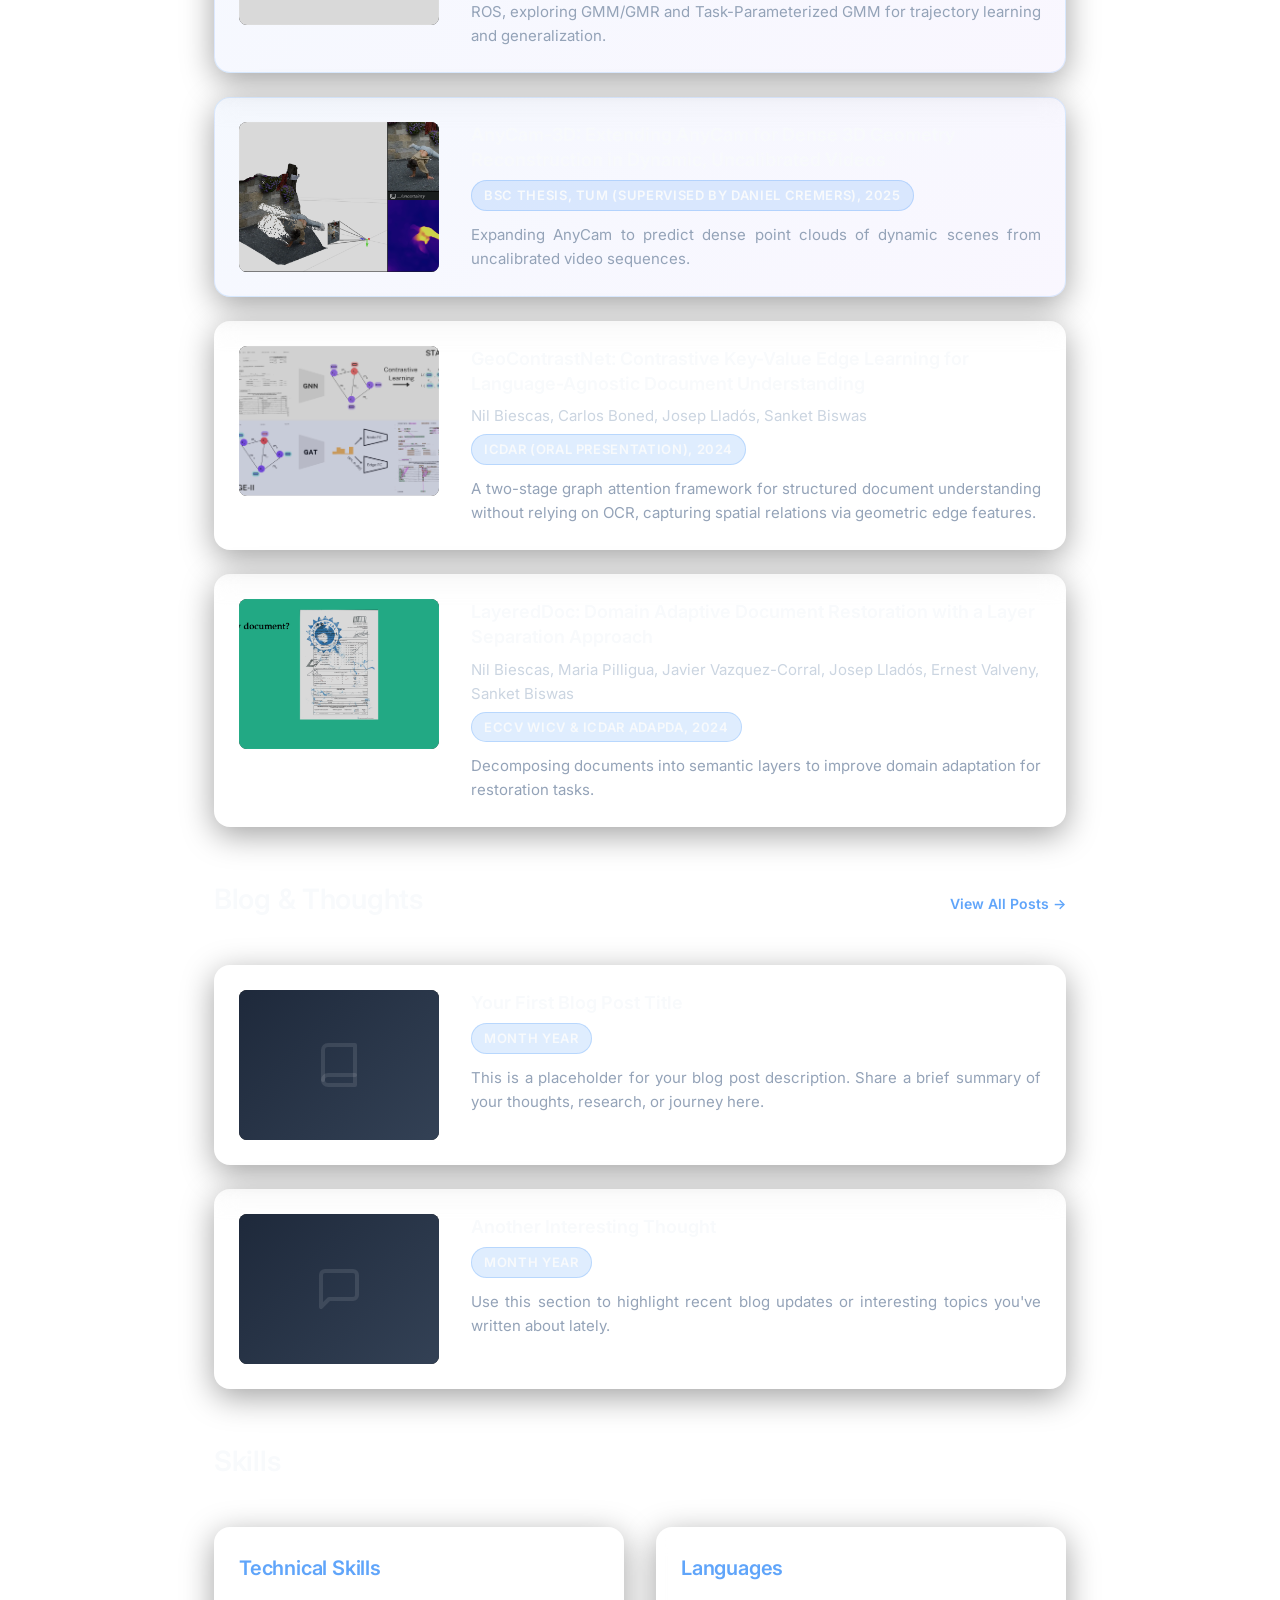
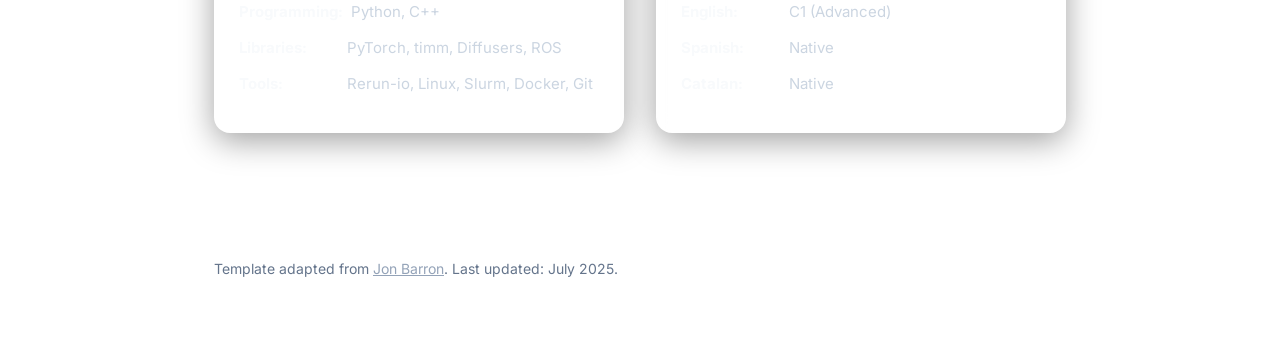
==== commit ef035c6b: "Update" ====
--- a/index.html
+++ b/index.html
@@ -154,27 +154,31 @@
             </div>
             <div class="item-grid">
                 
-                <!-- Blog Post 1 -->
+                <!-- Placeholder Blog Post 1 -->
                 <div class="item-row blog-trigger-card" data-url="blog.html" style="cursor: pointer;">
                     <div class="item-media">
-                        <img src="data/Large Language Model (LLM)lm.png" alt="Blog Post 1 Preview">
-                    </div>
-                    <div>
-                        <a href="blog.html" class="papertitle">Understanding Vision Tokenizers for 3D Environments</a>
-                        <span class="venue">May 2026</span>
-                        <p class="item-desc">A deep dive into how we can efficiently discretize 3D point clouds and voxel grids to feed them into large multimodal models for robotic navigation.</p>
-                    </div>
-                </div>
-
-                <!-- Blog Post 2 -->
+                        <div class="placeholder-media">
+                            <svg viewBox="0 0 24 24" fill="none" stroke="currentColor" stroke-width="2" stroke-linecap="round" stroke-linejoin="round"><path d="M4 19.5A2.5 2.5 0 0 1 6.5 17H20"></path><path d="M6.5 2H20v20H6.5A2.5 2.5 0 0 1 4 19.5v-15A2.5 2.5 0 0 1 6.5 2z"></path></svg>
+                        </div>
+                    </div>
+                    <div>
+                        <a href="blog.html" class="papertitle">Your First Blog Post Title</a>
+                        <span class="venue">Month Year</span>
+                        <p class="item-desc">This is a placeholder for your blog post description. Share a brief summary of your thoughts, research, or journey here.</p>
+                    </div>
+                </div>
+
+                <!-- Placeholder Blog Post 2 -->
                 <div class="item-row blog-trigger-card" data-url="blog.html" style="cursor: pointer;">
                     <div class="item-media">
-                        <img src="data/image (1).png" alt="Blog Post 2 Preview">
-                    </div>
-                    <div>
-                        <a href="blog.html" class="papertitle">My Journey from Barcelona to EPFL</a>
-                        <span class="venue">March 2026</span>
-                        <p class="item-desc">Reflecting on the transition from my undergraduate studies at UAB and TUM to starting my Master's in Data Science and researching at VILAB in Switzerland.</p>
+                        <div class="placeholder-media">
+                            <svg viewBox="0 0 24 24" fill="none" stroke="currentColor" stroke-width="2" stroke-linecap="round" stroke-linejoin="round"><path d="M21 15a2 2 0 0 1-2 2H7l-4 4V5a2 2 0 0 1 2-2h14a2 2 0 0 1 2 2z"></path></svg>
+                        </div>
+                    </div>
+                    <div>
+                        <a href="blog.html" class="papertitle">Another Interesting Thought</a>
+                        <span class="venue">Month Year</span>
+                        <p class="item-desc">Use this section to highlight recent blog updates or interesting topics you've written about lately.</p>
                     </div>
                 </div>
 
--- a/stylesheet.css
+++ b/stylesheet.css
@@ -462,3 +462,19 @@
   height: 100%;
   border: none;
 }
+
+/* Placeholder Media Style */
+.placeholder-media {
+  width: 100%;
+  height: 100%;
+  background: linear-gradient(135deg, #1e293b 0%, #334155 100%);
+  display: flex;
+  justify-content: center;
+  align-items: center;
+  color: rgba(255, 255, 255, 0.1);
+}
+
+.placeholder-media svg {
+  width: 48px;
+  height: 48px;
+}
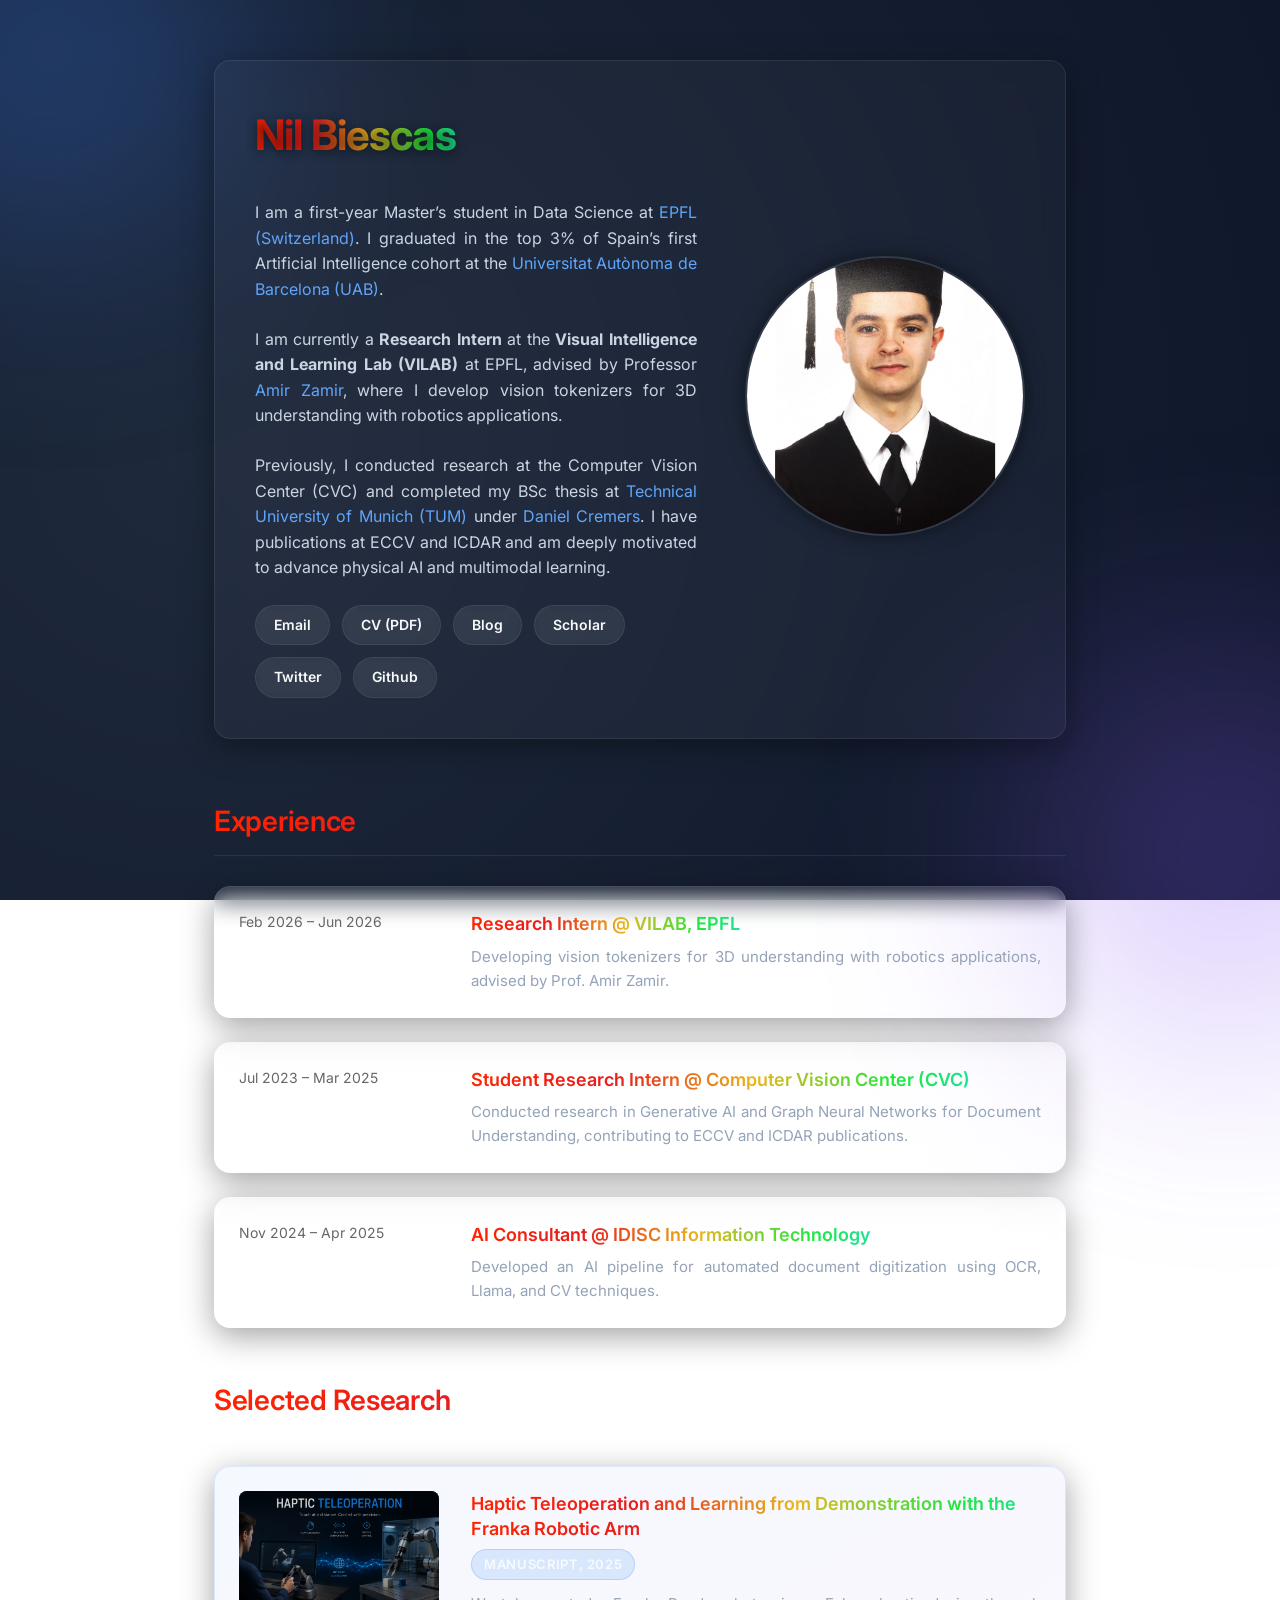
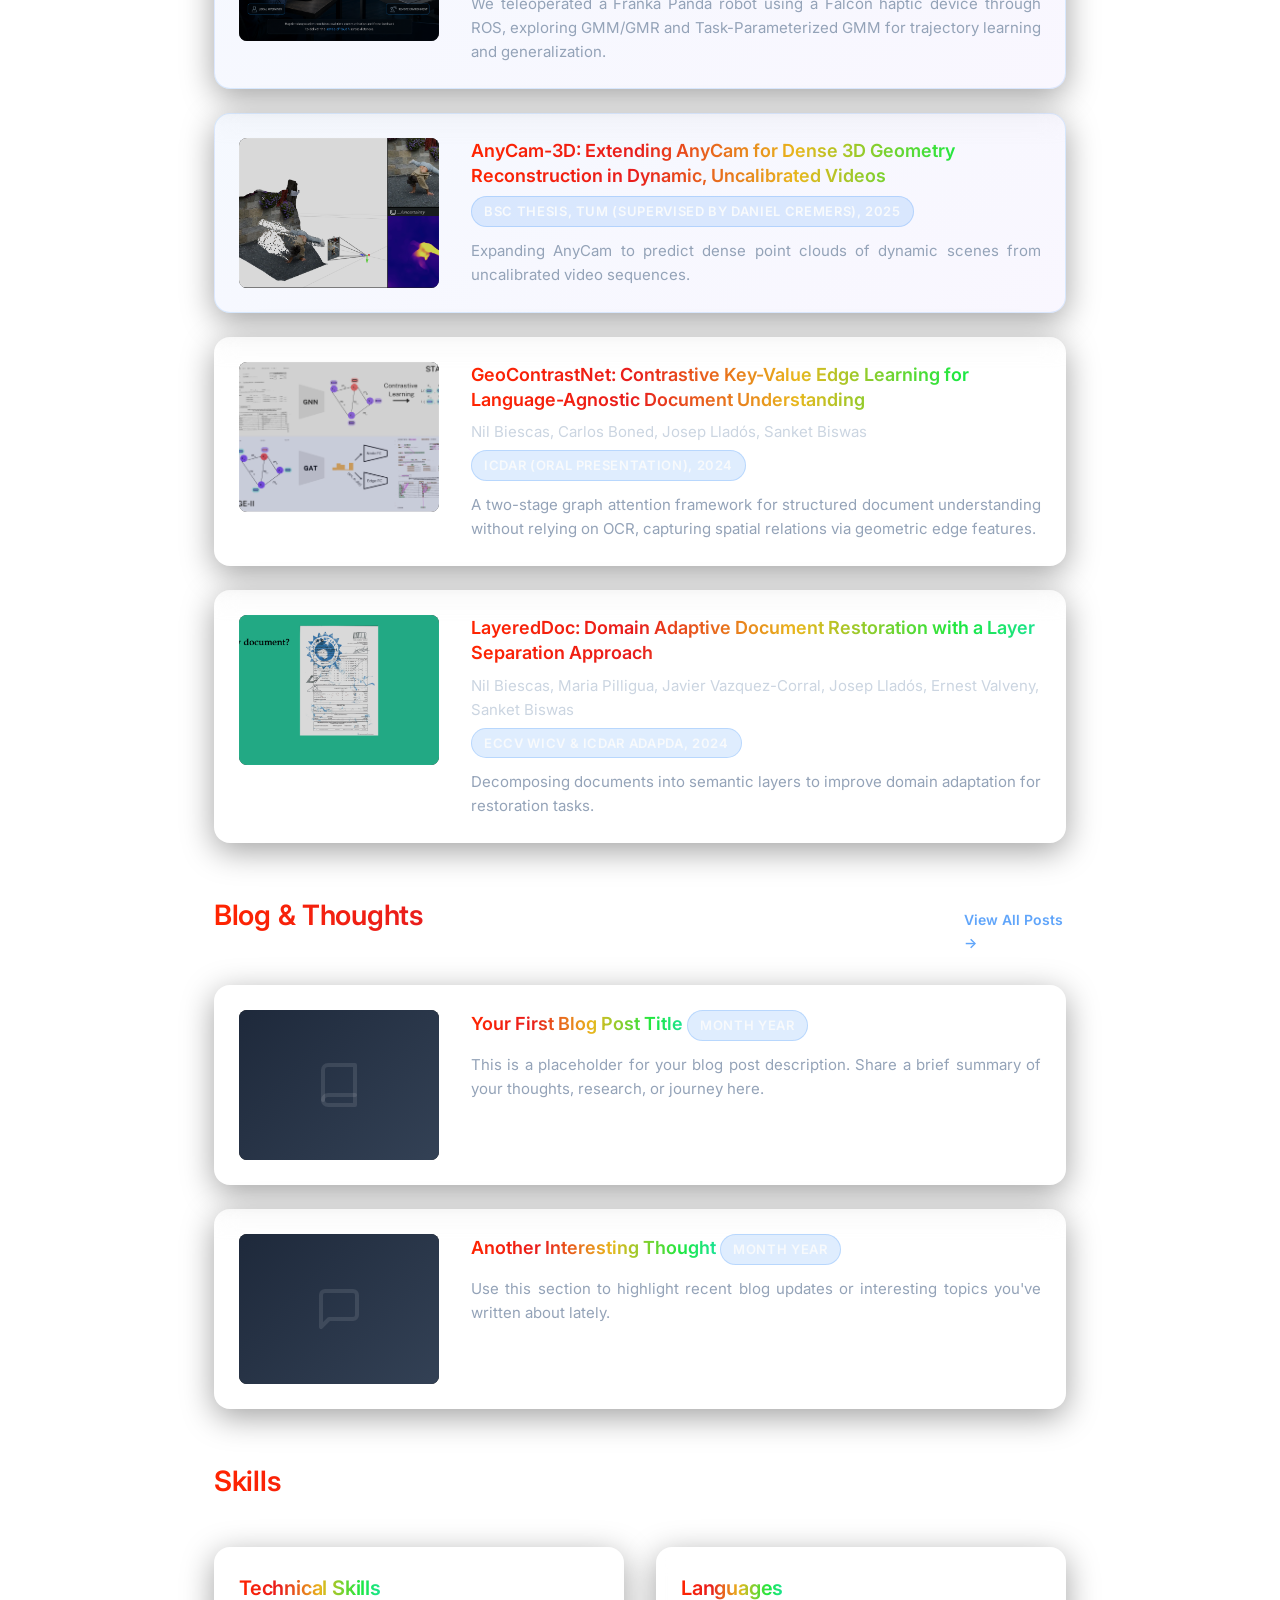
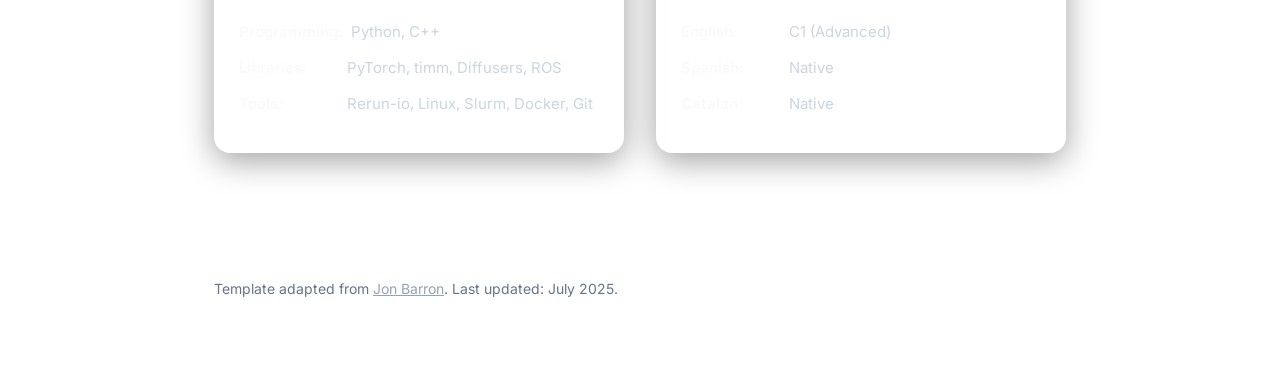
==== commit 178433e6: "Udate" ====
--- a/index.html
+++ b/index.html
@@ -91,7 +91,7 @@
                                 <source src="data/videos/teleop.mp4" type="video/mp4">
                             </video>
                         </div>
-                        <img src="data/images/position_control.png" alt="Teleoperation Preview">
+                        <img src="data/images/haptic_image.png" alt="Teleoperation Preview">
                     </div>
                     <div>
                         <a href="https://nilbiescas.github.io/HapticTeleoperation/" target="_blank" class="papertitle">Haptic Teleoperation and Learning from Demonstration with the Franka Robotic Arm</a>
--- a/stylesheet.css
+++ b/stylesheet.css
@@ -81,6 +81,22 @@
   font-weight: 600;
   margin-top: 0;
   letter-spacing: -0.01em;
+  background: linear-gradient(
+    to right, 
+    #ff2400, #e81d1d, #e8b71d, #1de840, #1ddde8, #2b1de8, #dd1de8, #ff2400
+  );
+  background-size: 200% auto;
+  -webkit-background-clip: text;
+  background-clip: text;
+  -webkit-text-fill-color: transparent;
+  animation: rainbow-move 5s linear infinite;
+  display: inline-block;
+}
+
+@keyframes rainbow-move {
+  0% { background-position: 0% 50%; }
+  50% { background-position: 100% 50%; }
+  100% { background-position: 0% 50%; }
 }
 
 h2 {
@@ -88,7 +104,15 @@
   border-bottom: 1px solid var(--card-border);
   padding-bottom: 12px;
   margin-bottom: 30px;
-}
+  display: block; /* Keep h2 as block for the border-bottom */
+  width: 100%;
+}
+
+h2::after {
+  content: '';
+  display: block;
+}
+
 
 p {
   margin-bottom: 1.5em;
@@ -132,10 +156,20 @@
   font-weight: 700;
   color: var(--heading-color);
   margin-bottom: 16px;
-  display: block;
+  display: inline-block;
   letter-spacing: -0.02em;
   text-shadow: 0 2px 10px rgba(0,0,0,0.5);
-}
+  background: linear-gradient(
+    to right, 
+    #ff2400, #e81d1d, #e8b71d, #1de840, #1ddde8, #2b1de8, #dd1de8, #ff2400
+  );
+  background-size: 200% auto;
+  -webkit-background-clip: text;
+  background-clip: text;
+  -webkit-text-fill-color: transparent;
+  animation: rainbow-move 5s linear infinite;
+}
+
 
 .profile-photo img {
   width: 100%;
@@ -265,11 +299,21 @@
 .papertitle {
   font-weight: 600;
   font-size: 18px;
-  display: block;
+  display: inline-block;
   margin-bottom: 8px;
   line-height: 1.4;
   color: var(--heading-color);
-}
+  background: linear-gradient(
+    to right, 
+    #ff2400, #e81d1d, #e8b71d, #1de840, #1ddde8, #2b1de8, #dd1de8, #ff2400
+  );
+  background-size: 200% auto;
+  -webkit-background-clip: text;
+  background-clip: text;
+  -webkit-text-fill-color: transparent;
+  animation: rainbow-move 5s linear infinite;
+}
+
 
 .authors {
   font-size: 15px;
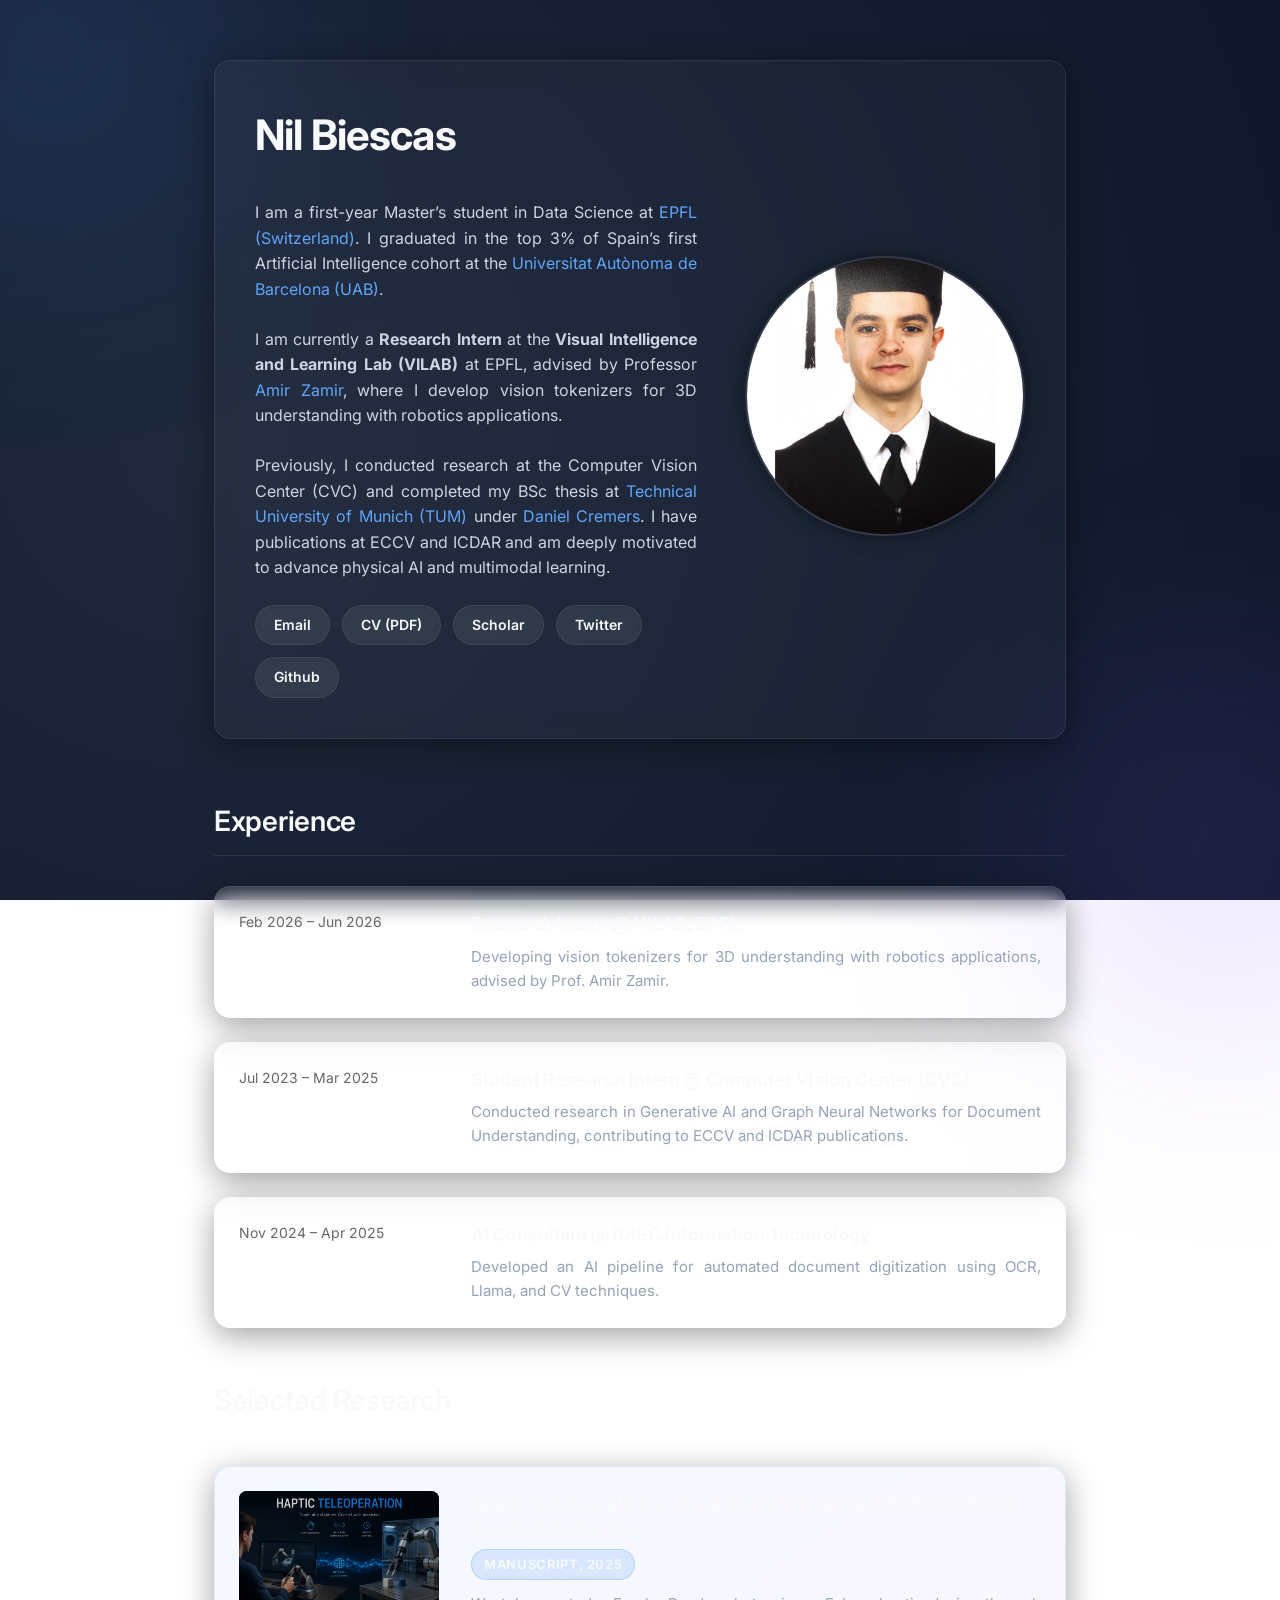
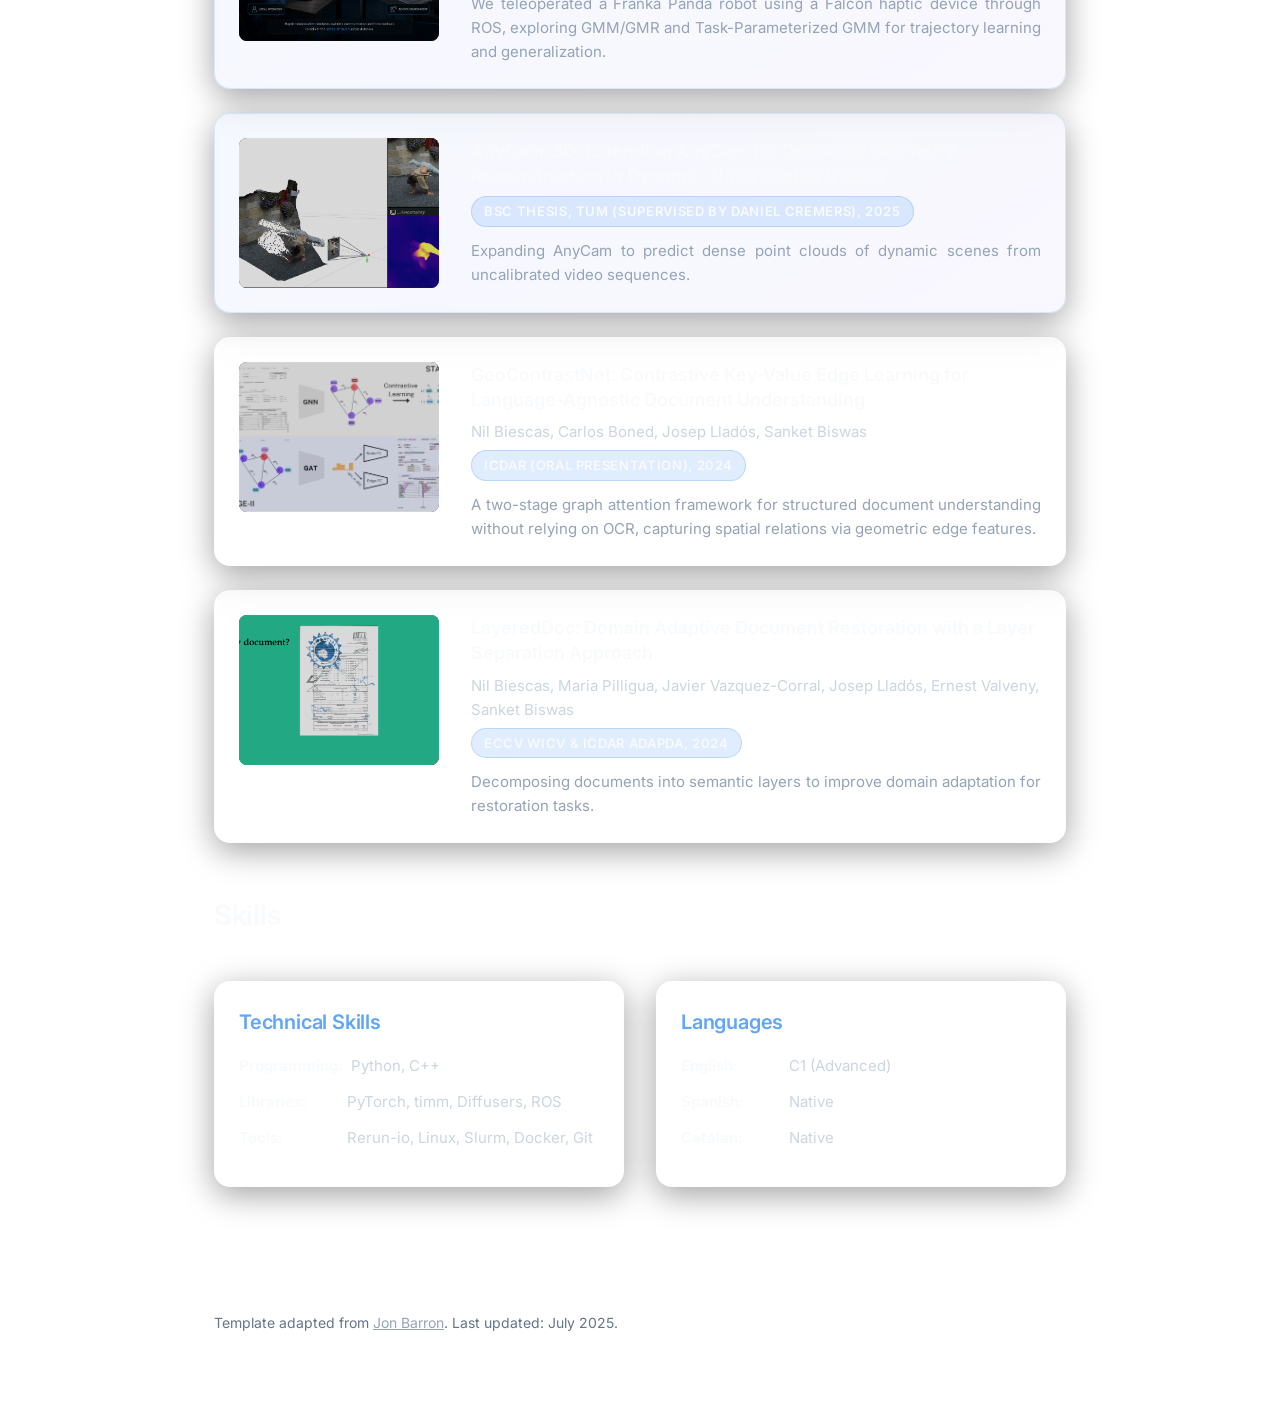
==== commit 4e425136: "Changes" ====
--- a/index.html
+++ b/index.html
@@ -36,7 +36,6 @@
                 <div class="links">
                     <a href="mailto:nilbiescas3@gmail.com">Email</a>
                     <a href="data/cv_nil_2025_07.pdf" target="_blank">CV (PDF)</a>
-                    <a href="blog.html" class="blog-trigger">Blog</a>
                     <a href="https://scholar.google.com/citations?hl=en&user=gtHrYbUAAAAJ" target="_blank">Scholar</a>
                     <a href="https://twitter.com/biescss" target="_blank">Twitter</a>
                     <a href="https://github.com/NilBiescas" target="_blank">Github</a>
@@ -146,45 +145,6 @@
             </div>
         </section>
 
-        <!-- Blog Section -->
-        <section style="margin-top: 50px;">
-            <div style="display: flex; justify-content: space-between; align-items: baseline; border-bottom: 1px solid var(--card-border); margin-bottom: 30px;">
-                <h2 style="border-bottom: none; margin-bottom: 0; padding-bottom: 12px;">Blog & Thoughts</h2>
-                <a href="blog.html" class="blog-trigger" style="font-size: 14px; font-weight: 600;">View All Posts &rarr;</a>
-            </div>
-            <div class="item-grid">
-                
-                <!-- Placeholder Blog Post 1 -->
-                <div class="item-row blog-trigger-card" data-url="blog.html" style="cursor: pointer;">
-                    <div class="item-media">
-                        <div class="placeholder-media">
-                            <svg viewBox="0 0 24 24" fill="none" stroke="currentColor" stroke-width="2" stroke-linecap="round" stroke-linejoin="round"><path d="M4 19.5A2.5 2.5 0 0 1 6.5 17H20"></path><path d="M6.5 2H20v20H6.5A2.5 2.5 0 0 1 4 19.5v-15A2.5 2.5 0 0 1 6.5 2z"></path></svg>
-                        </div>
-                    </div>
-                    <div>
-                        <a href="blog.html" class="papertitle">Your First Blog Post Title</a>
-                        <span class="venue">Month Year</span>
-                        <p class="item-desc">This is a placeholder for your blog post description. Share a brief summary of your thoughts, research, or journey here.</p>
-                    </div>
-                </div>
-
-                <!-- Placeholder Blog Post 2 -->
-                <div class="item-row blog-trigger-card" data-url="blog.html" style="cursor: pointer;">
-                    <div class="item-media">
-                        <div class="placeholder-media">
-                            <svg viewBox="0 0 24 24" fill="none" stroke="currentColor" stroke-width="2" stroke-linecap="round" stroke-linejoin="round"><path d="M21 15a2 2 0 0 1-2 2H7l-4 4V5a2 2 0 0 1 2-2h14a2 2 0 0 1 2 2z"></path></svg>
-                        </div>
-                    </div>
-                    <div>
-                        <a href="blog.html" class="papertitle">Another Interesting Thought</a>
-                        <span class="venue">Month Year</span>
-                        <p class="item-desc">Use this section to highlight recent blog updates or interesting topics you've written about lately.</p>
-                    </div>
-                </div>
-
-            </div>
-        </section>
-
         <!-- Skills Section -->
         <section style="margin-top: 50px;">
             <h2>Skills</h2>
@@ -213,24 +173,7 @@
         </footer>
     </div>
 
-    <!-- Blog Modal Window -->
-    <div class="modal-overlay" id="blogModal">
-        <div class="modal-window">
-            <div class="modal-header">
-                <div class="modal-title">Nil's Blog</div>
-                <div class="modal-controls">
-                    <div class="control-btn btn-minimize"></div>
-                    <div class="control-btn btn-maximize"></div>
-                    <div class="control-btn btn-close" id="closeModal"></div>
-                </div>
-            </div>
-            <div class="modal-body">
-                <iframe src="" id="blogFrame"></iframe>
-            </div>
-        </div>
-    </div>
-
-    <!-- Video Hover Interaction & Modal Logic -->
+    <!-- Video Hover Interaction Logic -->
     <script>
         // Video Hover
         document.querySelectorAll(".item-row").forEach(row => {
@@ -243,50 +186,6 @@
                 v.currentTime = 0;
             });
         });
-
-        // Modal Logic
-        const modal = document.getElementById('blogModal');
-        const closeBtn = document.getElementById('closeModal');
-        const blogFrame = document.getElementById('blogFrame');
-
-        function openBlog(url) {
-            blogFrame.src = url;
-            modal.classList.add('active');
-            document.body.style.overflow = 'hidden'; // Prevent background scrolling
-        }
-
-        function closeBlog() {
-            modal.classList.remove('active');
-            document.body.style.overflow = '';
-            setTimeout(() => { blogFrame.src = ''; }, 300); // Clear iframe after transition
-        }
-
-        // Intercept links
-        document.querySelectorAll('.blog-trigger').forEach(link => {
-            link.addEventListener('click', (e) => {
-                e.preventDefault();
-                openBlog(link.getAttribute('href'));
-            });
-        });
-
-        // Intercept card clicks
-        document.querySelectorAll('.blog-trigger-card').forEach(card => {
-            card.addEventListener('click', (e) => {
-                // If the user clicked a link inside the card, don't trigger the card action
-                if (e.target.tagName === 'A') return;
-                openBlog(card.getAttribute('data-url'));
-            });
-        });
-
-        closeBtn.addEventListener('click', closeBlog);
-        modal.addEventListener('click', (e) => {
-            if (e.target === modal) closeBlog();
-        });
-
-        // Close on Escape key
-        document.addEventListener('keydown', (e) => {
-            if (e.key === 'Escape' && modal.classList.contains('active')) closeBlog();
-        });
     </script>
 </body>
 </html>
--- a/stylesheet.css
+++ b/stylesheet.css
@@ -43,7 +43,7 @@
   border-radius: 50%;
   filter: blur(120px);
   z-index: -1;
-  opacity: 0.3;
+  opacity: 0.15;
   pointer-events: none;
 }
 
@@ -73,7 +73,6 @@
 
 a:hover {
   color: var(--hover-color);
-  text-shadow: 0 0 8px rgba(96, 165, 250, 0.5);
 }
 
 h1, h2, h3 {
@@ -81,22 +80,7 @@
   font-weight: 600;
   margin-top: 0;
   letter-spacing: -0.01em;
-  background: linear-gradient(
-    to right, 
-    #ff2400, #e81d1d, #e8b71d, #1de840, #1ddde8, #2b1de8, #dd1de8, #ff2400
-  );
-  background-size: 200% auto;
-  -webkit-background-clip: text;
-  background-clip: text;
-  -webkit-text-fill-color: transparent;
-  animation: rainbow-move 5s linear infinite;
   display: inline-block;
-}
-
-@keyframes rainbow-move {
-  0% { background-position: 0% 50%; }
-  50% { background-position: 100% 50%; }
-  100% { background-position: 0% 50%; }
 }
 
 h2 {
@@ -158,16 +142,6 @@
   margin-bottom: 16px;
   display: inline-block;
   letter-spacing: -0.02em;
-  text-shadow: 0 2px 10px rgba(0,0,0,0.5);
-  background: linear-gradient(
-    to right, 
-    #ff2400, #e81d1d, #e8b71d, #1de840, #1ddde8, #2b1de8, #dd1de8, #ff2400
-  );
-  background-size: 200% auto;
-  -webkit-background-clip: text;
-  background-clip: text;
-  -webkit-text-fill-color: transparent;
-  animation: rainbow-move 5s linear infinite;
 }
 
 
@@ -303,15 +277,6 @@
   margin-bottom: 8px;
   line-height: 1.4;
   color: var(--heading-color);
-  background: linear-gradient(
-    to right, 
-    #ff2400, #e81d1d, #e8b71d, #1de840, #1ddde8, #2b1de8, #dd1de8, #ff2400
-  );
-  background-size: 200% auto;
-  -webkit-background-clip: text;
-  background-clip: text;
-  -webkit-text-fill-color: transparent;
-  animation: rainbow-move 5s linear infinite;
 }
 
 
@@ -416,109 +381,3 @@
   color: var(--primary-color);
 }
 
-/* Modal Window Styles */
-.modal-overlay {
-  position: fixed;
-  top: 0;
-  left: 0;
-  width: 100%;
-  height: 100%;
-  background: rgba(0, 0, 0, 0.6);
-  backdrop-filter: blur(8px);
-  z-index: 1000;
-  display: none;
-  justify-content: center;
-  align-items: center;
-  opacity: 0;
-  transition: opacity 0.3s ease;
-}
-
-.modal-overlay.active {
-  display: flex;
-  opacity: 1;
-}
-
-.modal-window {
-  width: 90%;
-  max-width: 1000px;
-  height: 80vh;
-  background: var(--card-bg);
-  backdrop-filter: blur(20px);
-  -webkit-backdrop-filter: blur(20px);
-  border: 1px solid var(--card-border);
-  border-radius: var(--radius-md);
-  box-shadow: var(--shadow-glass);
-  display: flex;
-  flex-direction: column;
-  overflow: hidden;
-  transform: scale(0.9);
-  transition: transform 0.3s cubic-bezier(0.34, 1.56, 0.64, 1);
-}
-
-.modal-overlay.active .modal-window {
-  transform: scale(1);
-}
-
-.modal-header {
-  padding: 16px 24px;
-  background: rgba(255, 255, 255, 0.05);
-  border-bottom: 1px solid var(--card-border);
-  display: flex;
-  justify-content: space-between;
-  align-items: center;
-}
-
-.modal-title {
-  font-weight: 600;
-  color: var(--heading-color);
-  font-size: 18px;
-}
-
-.modal-controls {
-  display: flex;
-  gap: 12px;
-}
-
-.control-btn {
-  width: 12px;
-  height: 12px;
-  border-radius: 50%;
-  cursor: pointer;
-  transition: transform 0.2s;
-}
-
-.control-btn:hover {
-  transform: scale(1.2);
-}
-
-.btn-close { background: #ff5f56; }
-.btn-minimize { background: #ffbd2e; }
-.btn-maximize { background: #27c93f; }
-
-.modal-body {
-  flex: 1;
-  width: 100%;
-  height: 100%;
-}
-
-.modal-body iframe {
-  width: 100%;
-  height: 100%;
-  border: none;
-}
-
-/* Placeholder Media Style */
-.placeholder-media {
-  width: 100%;
-  height: 100%;
-  background: linear-gradient(135deg, #1e293b 0%, #334155 100%);
-  display: flex;
-  justify-content: center;
-  align-items: center;
-  color: rgba(255, 255, 255, 0.1);
-}
-
-.placeholder-media svg {
-  width: 48px;
-  height: 48px;
-}
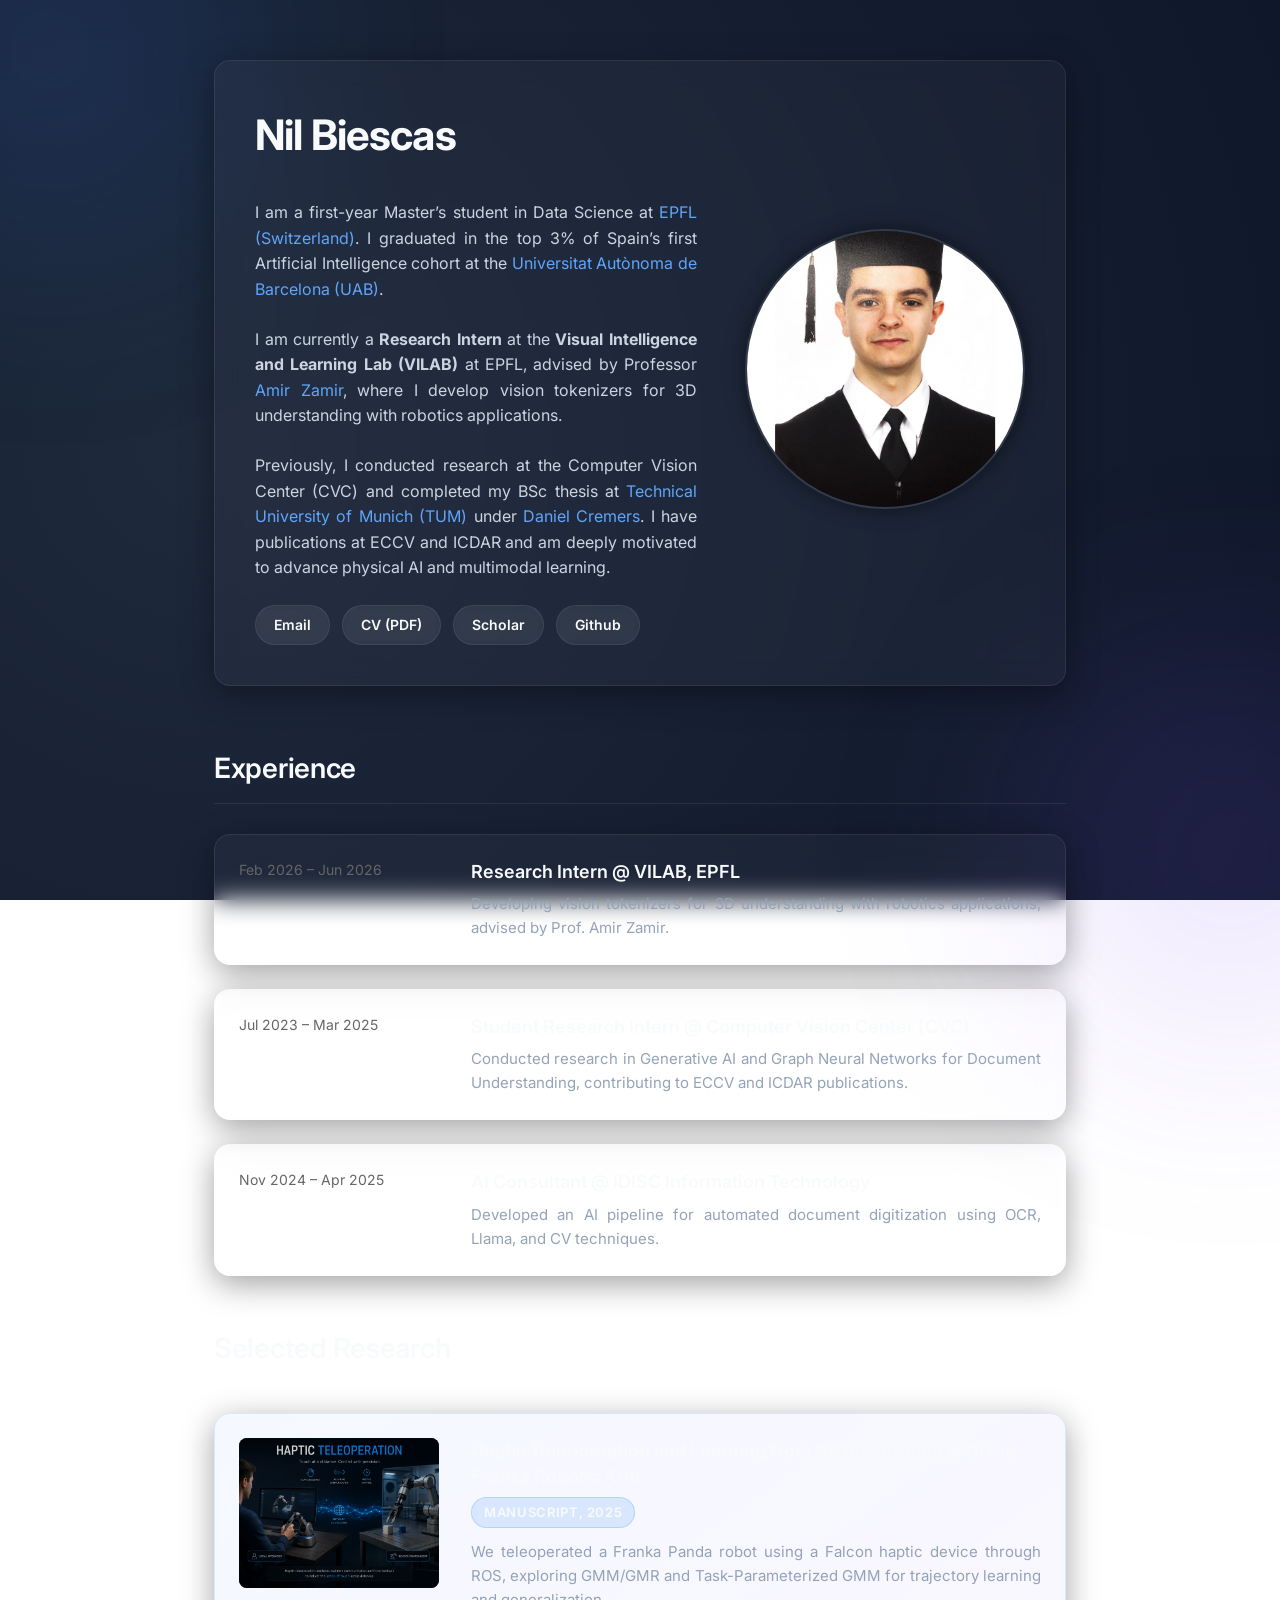
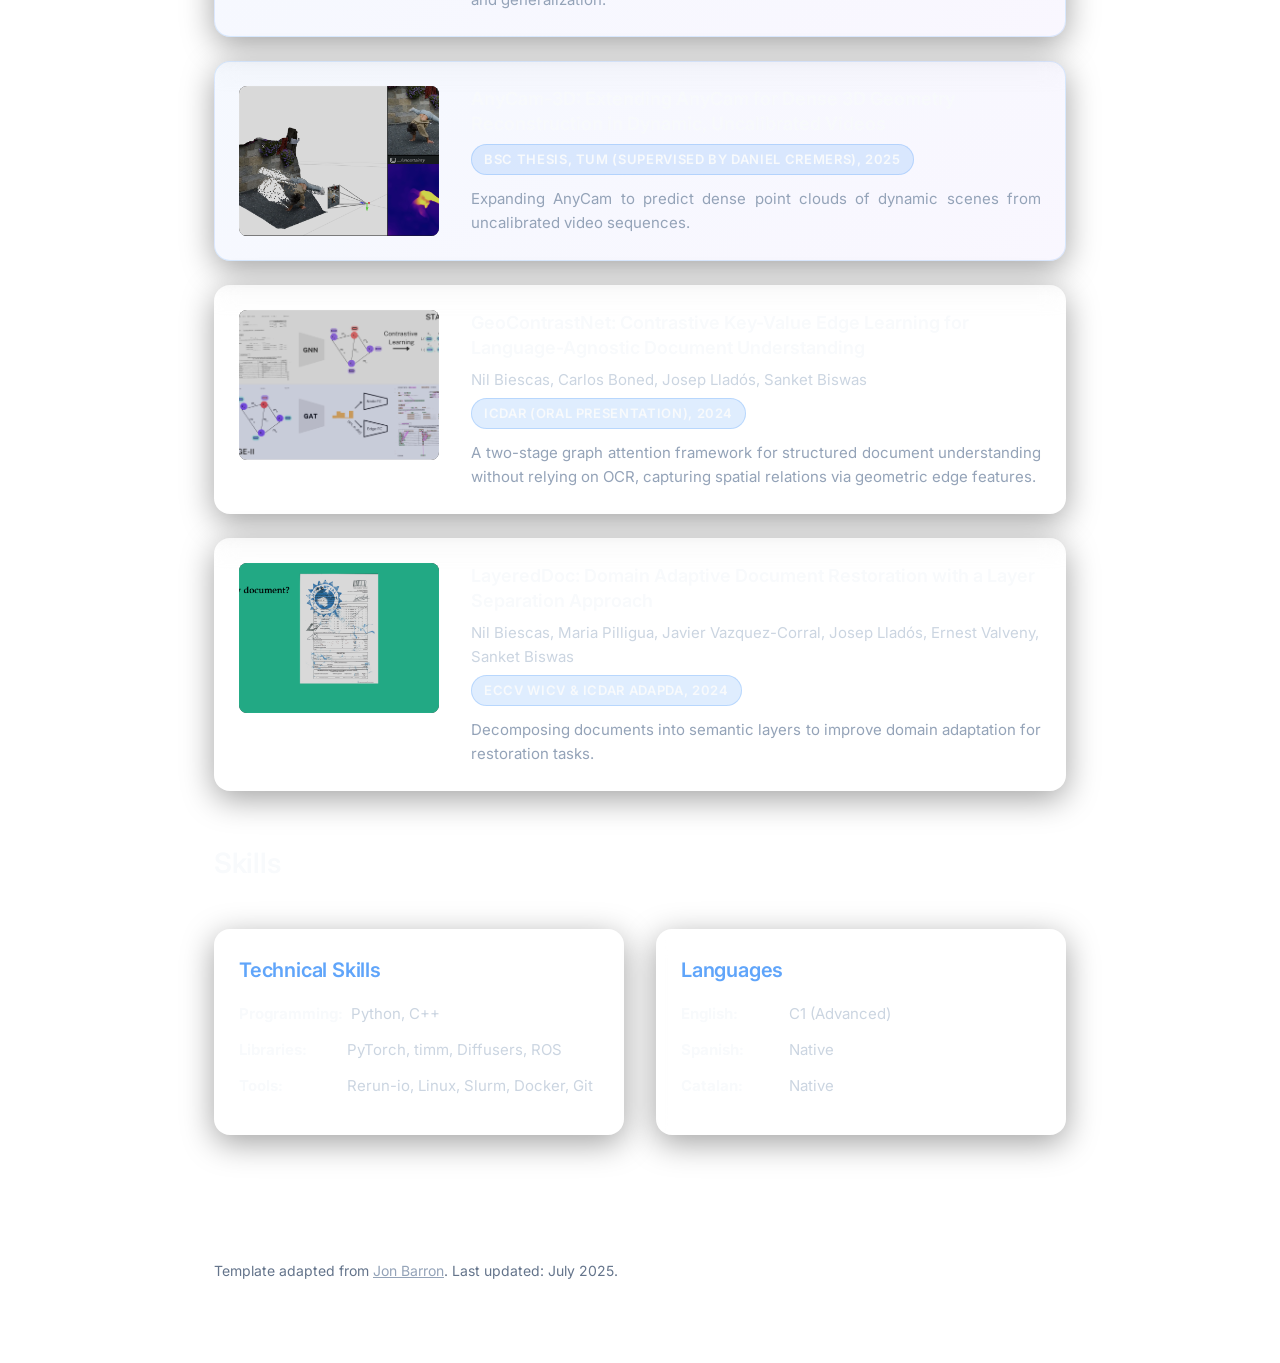
==== commit 3fe63745: "Update" ====
--- a/index.html
+++ b/index.html
@@ -37,7 +37,6 @@
                     <a href="mailto:nilbiescas3@gmail.com">Email</a>
                     <a href="data/cv_nil_2025_07.pdf" target="_blank">CV (PDF)</a>
                     <a href="https://scholar.google.com/citations?hl=en&user=gtHrYbUAAAAJ" target="_blank">Scholar</a>
-                    <a href="https://twitter.com/biescss" target="_blank">Twitter</a>
                     <a href="https://github.com/NilBiescas" target="_blank">Github</a>
                 </div>
             </div>
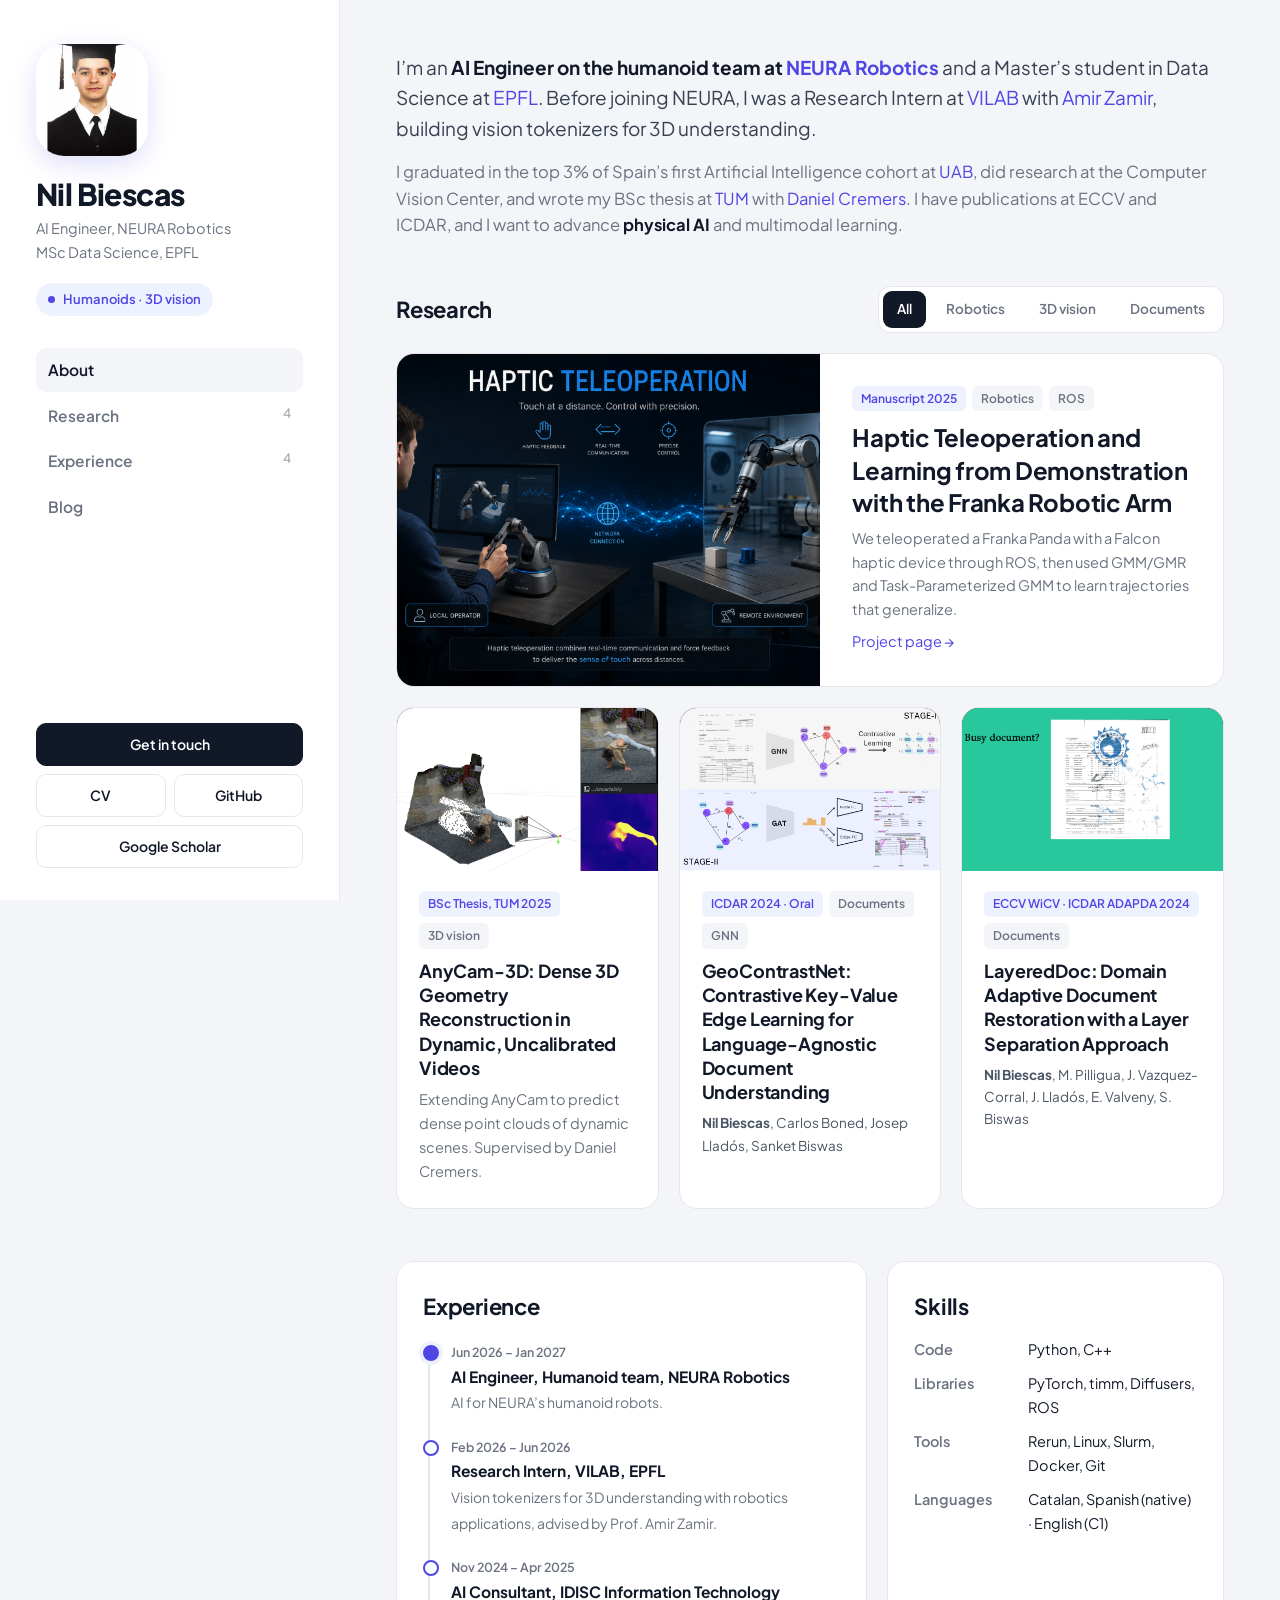
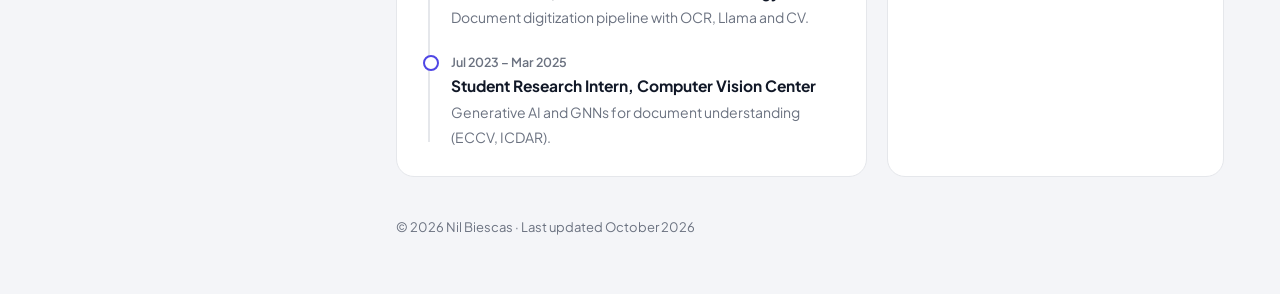
==== commit 08832c03: "Redesign homepage with sidebar layout and add NEURA Robotics role Co-authored-by: Cursor <cursoragen" ====
--- a/index.html
+++ b/index.html
@@ -1,190 +1,157 @@
 <!DOCTYPE HTML>
 <html lang="en">
 <head>
-    <meta charset="UTF-8">
-    <meta name="viewport" content="width=device-width, initial-scale=1.0">
-    <title>Nil Biescas</title>
-    <meta name="author" content="Nil Biescas">
-    <link rel="shortcut icon" href="images/favicon/favicon.ico" type="image/x-icon">
-    <link rel="stylesheet" type="text/css" href="stylesheet.css">
-    <link href="https://fonts.googleapis.com/css2?family=Inter:wght@400;500;600;700&display=swap" rel="stylesheet">
+  <meta charset="UTF-8">
+  <meta name="viewport" content="width=device-width, initial-scale=1.0">
+  <title>Nil Biescas</title>
+  <meta name="author" content="Nil Biescas">
+  <meta name="description" content="Nil Biescas, AI Engineer on the humanoid team at NEURA Robotics and MSc Data Science student at EPFL.">
+  <link rel="shortcut icon" href="images/favicon/favicon.ico" type="image/x-icon">
+  <link rel="stylesheet" type="text/css" href="stylesheet.css">
+  <link href="https://fonts.googleapis.com/css2?family=Plus+Jakarta+Sans:wght@400;500;600;700;800&display=swap" rel="stylesheet">
 </head>
+<body>
+  <div class="layout">
+    <aside>
+      <img class="avatar" src="images/Nil_cvc.png" alt="Nil Biescas">
+      <h1>Nil Biescas</h1>
+      <p class="role">AI Engineer, NEURA Robotics<br>MSc Data Science, EPFL</p>
+      <span class="badge">Humanoids · 3D vision</span>
+      <nav>
+        <a href="#about" class="active">About</a>
+        <a href="#work">Research <small>4</small></a>
+        <a href="#experience">Experience <small>4</small></a>
+        <a href="blog.html">Blog</a>
+      </nav>
+      <div class="social">
+        <a class="primary" href="mailto:nilbiescas3@gmail.com">Get in touch</a>
+        <a href="data/cv_nil_2025_07.pdf" target="_blank">CV</a>
+        <a href="https://github.com/NilBiescas" target="_blank">GitHub</a>
+        <a class="wide" href="https://scholar.google.com/citations?hl=en&user=gtHrYbUAAAAJ" target="_blank">Google Scholar</a>
+      </div>
+    </aside>
 
-<body>
-    <div class="container">
-        <!-- Profile Section -->
-        <header class="profile-grid">
-            <div class="profile-info">
-                <span class="name">Nil Biescas</span>
-                <p>
-                    I am a first-year Master’s student in Data Science at 
-                    <a href="https://www.epfl.ch/en/" target="_blank">EPFL (Switzerland)</a>. 
-                    I graduated in the top 3% of Spain’s first Artificial Intelligence cohort at the 
-                    <a href="https://www.uab.cat/" target="_blank">Universitat Autònoma de Barcelona (UAB)</a>.
-                </p>
-                <p>
-                    I am currently a <strong>Research Intern</strong> at the <strong>Visual Intelligence and Learning Lab (VILAB)</strong> at EPFL, 
-                    advised by Professor <a href="https://vilab.epfl.ch/zamir/" target="_blank">Amir Zamir</a>, 
-                    where I develop vision tokenizers for 3D understanding with robotics applications.
-                </p>
-                <p>
-                    Previously, I conducted research at the Computer Vision Center (CVC) and completed my BSc thesis at 
-                    <a href="https://www.tum.de/" target="_blank">Technical University of Munich (TUM)</a> 
-                    under <a href="https://cvg.cit.tum.de/members/cremers" target="_blank">Daniel Cremers</a>. 
-                    I have publications at ECCV and ICDAR and am deeply motivated to advance physical AI and multimodal learning.
-                </p>
-                <div class="links">
-                    <a href="mailto:nilbiescas3@gmail.com">Email</a>
-                    <a href="data/cv_nil_2025_07.pdf" target="_blank">CV (PDF)</a>
-                    <a href="https://scholar.google.com/citations?hl=en&user=gtHrYbUAAAAJ" target="_blank">Scholar</a>
-                    <a href="https://github.com/NilBiescas" target="_blank">Github</a>
-                </div>
-            </div>
-            <div class="profile-photo">
-                <img src="images/Nil_cvc.png" alt="Nil Biescas Profile Photo">
-            </div>
-        </header>
+    <main>
+      <section id="about">
+        <p class="about">
+          I’m an <strong>AI Engineer on the humanoid team at <a href="https://neura-robotics.com/" target="_blank">NEURA Robotics</a></strong>
+          and a Master’s student in Data Science at <a href="https://www.epfl.ch/en/" target="_blank">EPFL</a>.
+          Before joining NEURA, I was a Research Intern at <a href="https://vilab.epfl.ch/" target="_blank">VILAB</a> with
+          <a href="https://vilab.epfl.ch/zamir/" target="_blank">Amir Zamir</a>, building vision tokenizers for 3D understanding.
+        </p>
+        <p class="about secondary">
+          I graduated in the top 3% of Spain’s first Artificial Intelligence cohort at <a href="https://www.uab.cat/" target="_blank">UAB</a>,
+          did research at the Computer Vision Center, and wrote my BSc thesis at <a href="https://www.tum.de/" target="_blank">TUM</a> with
+          <a href="https://cvg.cit.tum.de/members/cremers" target="_blank">Daniel Cremers</a>. I have publications at ECCV and ICDAR,
+          and I want to advance <strong>physical AI</strong> and multimodal learning.
+        </p>
+      </section>
 
-        <!-- Experience Section -->
-        <section>
-            <h2>Experience</h2>
-            <div class="item-grid">
-                <!-- VILAB -->
-                <div class="item-row">
-                    <div style="font-size: 14px; color: #666;">Feb 2026 – Jun 2026</div>
-                    <div>
-                        <span class="papertitle">Research Intern @ VILAB, EPFL</span>
-                        <p class="item-desc">Developing vision tokenizers for 3D understanding with robotics applications, advised by Prof. Amir Zamir.</p>
-                    </div>
-                </div>
-                <!-- CVC -->
-                <div class="item-row">
-                    <div style="font-size: 14px; color: #666;">Jul 2023 – Mar 2025</div>
-                    <div>
-                        <span class="papertitle">Student Research Intern @ Computer Vision Center (CVC)</span>
-                        <p class="item-desc">Conducted research in Generative AI and Graph Neural Networks for Document Understanding, contributing to ECCV and ICDAR publications.</p>
-                    </div>
-                </div>
-                <!-- IDISC -->
-                <div class="item-row">
-                    <div style="font-size: 14px; color: #666;">Nov 2024 – Apr 2025</div>
-                    <div>
-                        <span class="papertitle">AI Consultant @ IDISC Information Technology</span>
-                        <p class="item-desc">Developed an AI pipeline for automated document digitization using OCR, Llama, and CV techniques.</p>
-                    </div>
-                </div>
-            </div>
-        </section>
+      <div class="head" id="work">
+        <h2>Research</h2>
+        <div class="filters">
+          <button class="on" data-f="all">All</button>
+          <button data-f="robotics">Robotics</button>
+          <button data-f="3d">3D vision</button>
+          <button data-f="docs">Documents</button>
+        </div>
+      </div>
 
-        <!-- Research Section -->
-        <section style="margin-top: 50px;">
-            <h2>Selected Research</h2>
-            <div class="item-grid">
-                
-                <!-- Teleoperation -->
-                <div class="item-row highlight">
-                    <div class="item-media">
-                        <div class="hover-media">
-                            <video muted loop playsinline preload="metadata">
-                                <source src="data/videos/teleop.mp4" type="video/mp4">
-                            </video>
-                        </div>
-                        <img src="data/images/haptic_image.png" alt="Teleoperation Preview">
-                    </div>
-                    <div>
-                        <a href="https://nilbiescas.github.io/HapticTeleoperation/" target="_blank" class="papertitle">Haptic Teleoperation and Learning from Demonstration with the Franka Robotic Arm</a>
-                        <span class="venue">Manuscript, 2025</span>
-                        <p class="item-desc">We teleoperated a Franka Panda robot using a Falcon haptic device through ROS, exploring GMM/GMR and Task-Parameterized GMM for trajectory learning and generalization.</p>
-                    </div>
-                </div>
+      <div class="grid">
+        <article class="card featured" data-tags="robotics">
+          <div class="media">
+            <img src="data/images/haptic_image.png" alt="Haptic teleoperation setup">
+            <video muted loop playsinline preload="none" src="data/videos/teleop.mp4"></video>
+          </div>
+          <div class="body">
+            <div class="tags"><span class="venue">Manuscript 2025</span><span>Robotics</span><span>ROS</span></div>
+            <h3><a href="https://nilbiescas.github.io/HapticTeleoperation/" target="_blank">Haptic Teleoperation and Learning from Demonstration with the Franka Robotic Arm</a></h3>
+            <p>We teleoperated a Franka Panda with a Falcon haptic device through ROS, then used GMM/GMR and Task-Parameterized GMM to learn trajectories that generalize.</p>
+            <p><a href="https://nilbiescas.github.io/HapticTeleoperation/" target="_blank">Project page →</a></p>
+          </div>
+        </article>
 
-                <!-- AnyCam-3D -->
-                <div class="item-row highlight">
-                    <div class="item-media">
-                        <div class="hover-media">
-                            <video muted loop playsinline preload="metadata">
-                                <source src="data/Recording 2025-09-03 003520.mp4" type="video/mp4">
-                            </video>
-                        </div>
-                        <img src="data/image (1).png" alt="AnyCam-3D Preview">
-                    </div>
-                    <div>
-                        <a href="data/TUM_Thesis_for_Informatics.pdf" target="_blank" class="papertitle">AnyCam-3D: Extending AnyCam for Dense 3D Geometry Reconstruction in Dynamic, Uncalibrated Videos</a>
-                        <span class="venue">BSc Thesis, TUM (Supervised by Daniel Cremers), 2025</span>
-                        <p class="item-desc">Expanding AnyCam to predict dense point clouds of dynamic scenes from uncalibrated video sequences.</p>
-                    </div>
-                </div>
+        <article class="card" data-tags="3d">
+          <div class="media">
+            <img src="data/image%20(1).png" alt="AnyCam-3D preview">
+            <video muted loop playsinline preload="none" src="data/Recording%202025-09-03%20003520.mp4"></video>
+          </div>
+          <div class="body">
+            <div class="tags"><span class="venue">BSc Thesis, TUM 2025</span><span>3D vision</span></div>
+            <h3><a href="data/TUM_Thesis_for_Informatics.pdf" target="_blank">AnyCam-3D: Dense 3D Geometry Reconstruction in Dynamic, Uncalibrated Videos</a></h3>
+            <p>Extending AnyCam to predict dense point clouds of dynamic scenes. Supervised by Daniel Cremers.</p>
+          </div>
+        </article>
 
-                <!-- GeoContrastNet -->
-                <div class="item-row">
-                    <div class="item-media">
-                        <img src="images/new_figure.png" alt="GeoContrastNet Preview">
-                    </div>
-                    <div>
-                        <a href="https://arxiv.org/abs/2405.03104" target="_blank" class="papertitle">GeoContrastNet: Contrastive Key-Value Edge Learning for Language-Agnostic Document Understanding</a>
-                        <span class="authors">Nil Biescas, Carlos Boned, Josep Lladós, Sanket Biswas</span>
-                        <span class="venue">ICDAR (Oral Presentation), 2024</span>
-                        <p class="item-desc">A two-stage graph attention framework for structured document understanding without relying on OCR, capturing spatial relations via geometric edge features.</p>
-                    </div>
-                </div>
+        <article class="card" data-tags="docs">
+          <div class="media"><img src="images/new_figure.png" alt="GeoContrastNet overview"></div>
+          <div class="body">
+            <div class="tags"><span class="venue">ICDAR 2024 · Oral</span><span>Documents</span><span>GNN</span></div>
+            <h3><a href="https://arxiv.org/abs/2405.03104" target="_blank">GeoContrastNet: Contrastive Key-Value Edge Learning for Language-Agnostic Document Understanding</a></h3>
+            <span class="authors"><strong>Nil Biescas</strong>, Carlos Boned, Josep Lladós, Sanket Biswas</span>
+          </div>
+        </article>
 
-                <!-- LayeredDoc -->
-                <div class="item-row">
-                    <div class="item-media">
-                        <img src="images/layeredDoc.gif" alt="LayeredDoc Preview">
-                    </div>
-                    <div>
-                        <a href="https://layereddoc.github.io/" target="_blank" class="papertitle">LayeredDoc: Domain Adaptive Document Restoration with a Layer Separation Approach</a>
-                        <span class="authors">Nil Biescas, Maria Pilligua, Javier Vazquez-Corral, Josep Lladós, Ernest Valveny, Sanket Biswas</span>
-                        <span class="venue">ECCV WiCV & ICDAR ADAPDA, 2024</span>
-                        <p class="item-desc">Decomposing documents into semantic layers to improve domain adaptation for restoration tasks.</p>
-                    </div>
-                </div>
+        <article class="card" data-tags="docs">
+          <div class="media"><img src="images/layeredDoc.gif" alt="LayeredDoc preview"></div>
+          <div class="body">
+            <div class="tags"><span class="venue">ECCV WiCV · ICDAR ADAPDA 2024</span><span>Documents</span></div>
+            <h3><a href="https://layereddoc.github.io/" target="_blank">LayeredDoc: Domain Adaptive Document Restoration with a Layer Separation Approach</a></h3>
+            <span class="authors"><strong>Nil Biescas</strong>, M. Pilligua, J. Vazquez-Corral, J. Lladós, E. Valveny, S. Biswas</span>
+          </div>
+        </article>
+      </div>
 
-            </div>
-        </section>
+      <div class="split" id="experience">
+        <div class="panel">
+          <h2>Experience</h2>
+          <ul class="tl">
+            <li class="now"><time>Jun 2026 – Jan 2027</time><b>AI Engineer, Humanoid team, NEURA Robotics</b><span>AI for NEURA’s humanoid robots.</span></li>
+            <li><time>Feb 2026 – Jun 2026</time><b>Research Intern, VILAB, EPFL</b><span>Vision tokenizers for 3D understanding with robotics applications, advised by Prof. Amir Zamir.</span></li>
+            <li><time>Nov 2024 – Apr 2025</time><b>AI Consultant, IDISC Information Technology</b><span>Document digitization pipeline with OCR, Llama and CV.</span></li>
+            <li><time>Jul 2023 – Mar 2025</time><b>Student Research Intern, Computer Vision Center</b><span>Generative AI and GNNs for document understanding (ECCV, ICDAR).</span></li>
+          </ul>
+        </div>
+        <div class="panel">
+          <h2>Skills</h2>
+          <dl class="kv">
+            <dt>Code</dt><dd>Python, C++</dd>
+            <dt>Libraries</dt><dd>PyTorch, timm, Diffusers, ROS</dd>
+            <dt>Tools</dt><dd>Rerun, Linux, Slurm, Docker, Git</dd>
+            <dt>Languages</dt><dd>Catalan, Spanish (native) · English (C1)</dd>
+          </dl>
+        </div>
+      </div>
 
-        <!-- Skills Section -->
-        <section style="margin-top: 50px;">
-            <h2>Skills</h2>
-            <div class="skills-grid">
-                <div class="skill-cat">
-                    <h3>Technical Skills</h3>
-                    <ul class="skill-list">
-                        <li><strong>Programming:</strong> Python, C++</li>
-                        <li><strong>Libraries:</strong> PyTorch, timm, Diffusers, ROS</li>
-                        <li><strong>Tools:</strong> Rerun-io, Linux, Slurm, Docker, Git</li>
-                    </ul>
-                </div>
-                <div class="skill-cat">
-                    <h3>Languages</h3>
-                    <ul class="skill-list">
-                        <li><strong>English:</strong> C1 (Advanced)</li>
-                        <li><strong>Spanish:</strong> Native</li>
-                        <li><strong>Catalan:</strong> Native</li>
-                    </ul>
-                </div>
-            </div>
-        </section>
+      <footer>© 2026 Nil Biescas · Last updated October 2026</footer>
+    </main>
+  </div>
 
-        <footer>
-            <p>Template adapted from <a href="https://jonbarron.info/" target="_blank">Jon Barron</a>. Last updated: July 2025.</p>
-        </footer>
-    </div>
+  <script>
+    document.querySelectorAll('.card').forEach(card => {
+      const v = card.querySelector('video');
+      if (!v) return;
+      card.addEventListener('mouseenter', () => v.play());
+      card.addEventListener('mouseleave', () => { v.pause(); v.currentTime = 0; });
+    });
 
-    <!-- Video Hover Interaction Logic -->
-    <script>
-        // Video Hover
-        document.querySelectorAll(".item-row").forEach(row => {
-            const v = row.querySelector("video");
-            if (!v) return;
+    const buttons = document.querySelectorAll('.filters button');
+    buttons.forEach(btn => btn.addEventListener('click', () => {
+      buttons.forEach(b => b.classList.toggle('on', b === btn));
+      const f = btn.dataset.f;
+      document.querySelectorAll('.card').forEach(card => {
+        card.hidden = f !== 'all' && card.dataset.tags !== f;
+      });
+    }));
 
-            row.addEventListener("mouseenter", () => v.play());
-            row.addEventListener("mouseleave", () => {
-                v.pause();
-                v.currentTime = 0;
-            });
-        });
-    </script>
+    const navLinks = [...document.querySelectorAll('aside nav a[href^="#"]')];
+    const targets = navLinks.map(a => document.querySelector(a.getAttribute('href')));
+    addEventListener('scroll', () => {
+      let i = 0;
+      targets.forEach((t, k) => { if (t.getBoundingClientRect().top < 160) i = k; });
+      if (innerHeight + scrollY >= document.body.scrollHeight - 4) i = targets.length - 1;
+      navLinks.forEach((a, k) => a.classList.toggle('active', k === i));
+    }, { passive: true });
+  </script>
 </body>
 </html>
--- a/stylesheet.css
+++ b/stylesheet.css
@@ -1,383 +1,145 @@
-/* Glassmorphism Dark Mode Webpage Styling */
+/* Sidebar portfolio styling */
 :root {
-  --primary-color: #60a5fa; 
-  --hover-color: #93c5fd;   
-  --bg-color: #0f172a;
-  --text-color: #cbd5e1;    
-  --heading-color: #f8fafc; 
-  --card-bg: rgba(255, 255, 255, 0.03);  
-  --card-hover-bg: rgba(255, 255, 255, 0.08);
-  --card-border: rgba(255, 255, 255, 0.08);  
-  --font-main: 'Inter', system-ui, -apple-system, sans-serif;
-  --radius-sm: 8px;
-  --radius-md: 16px;
-  --radius-full: 9999px;
-  --shadow-glass: 0 8px 32px 0 rgba(0, 0, 0, 0.37);
-  --transition: all 0.3s cubic-bezier(0.4, 0, 0.2, 1);
+  --bg: #f4f5f8;
+  --side: #ffffff;
+  --card: #ffffff;
+  --ink: #111827;
+  --muted: #6b7280;
+  --line: #e5e7eb;
+  --accent: #4f46e5;
+  --accent-soft: #eef2ff;
 }
 
-* {
-  box-sizing: border-box;
-}
+* { box-sizing: border-box; }
+html { scroll-behavior: smooth; }
 
 body {
-  font-family: var(--font-main);
-  font-size: 16px;
-  line-height: 1.6;
-  color: var(--text-color);
-  background: var(--bg-color);
-  /* A subtle dark gradient background */
-  background: radial-gradient(circle at 15% 50%, #1e293b, #0f172a);
-  background-attachment: fixed;
   margin: 0;
-  padding: 0;
+  background: var(--bg);
+  color: var(--ink);
+  font: 15.5px/1.65 'Plus Jakarta Sans', system-ui, sans-serif;
   -webkit-font-smoothing: antialiased;
 }
 
-/* Background ambient glow effects */
-body::before, body::after {
-  content: '';
-  position: fixed;
-  width: 400px;
-  height: 400px;
-  border-radius: 50%;
-  filter: blur(120px);
-  z-index: -1;
-  opacity: 0.15;
-  pointer-events: none;
+a { color: var(--accent); text-decoration: none; }
+a:hover { text-decoration: underline; }
+
+.layout { display: grid; grid-template-columns: 340px 1fr; min-height: 100vh; }
+
+/* Sidebar */
+aside {
+  position: sticky; top: 0; height: 100vh;
+  background: var(--side);
+  border-right: 1px solid var(--line);
+  padding: 44px 36px 32px;
+  display: flex; flex-direction: column;
+  overflow-y: auto;
+}
+.avatar { width: 112px; height: 112px; border-radius: 28px; object-fit: cover; box-shadow: 0 8px 24px rgba(79, 70, 229, .18); }
+aside h1 { font-size: 30px; line-height: 1.1; letter-spacing: -.02em; margin: 22px 0 6px; font-weight: 800; }
+.role { color: var(--muted); margin: 0 0 18px; font-size: 14.5px; }
+.badge {
+  display: inline-flex; align-items: center; gap: 8px; align-self: flex-start;
+  background: var(--accent-soft); color: var(--accent);
+  font-size: 13px; font-weight: 600; padding: 6px 12px; border-radius: 99px;
+}
+.badge::before { content: ""; width: 7px; height: 7px; border-radius: 50%; background: var(--accent); }
+aside nav { margin: 32px 0; display: grid; gap: 2px; }
+aside nav a {
+  color: var(--muted); font-weight: 600; padding: 9px 12px; border-radius: 10px;
+  display: flex; justify-content: space-between;
+}
+aside nav a:hover, aside nav a.active { background: var(--bg); color: var(--ink); text-decoration: none; }
+aside nav a small { color: #9ca3af; font-weight: 500; }
+.social { margin-top: auto; display: grid; grid-template-columns: 1fr 1fr; gap: 8px; }
+.social a {
+  border: 1px solid var(--line); border-radius: 10px; padding: 9px 12px;
+  color: var(--ink); font-weight: 600; font-size: 14px; text-align: center;
+}
+.social a:hover { border-color: var(--accent); color: var(--accent); text-decoration: none; }
+.social a.wide { grid-column: 1 / -1; }
+.social a.primary { background: var(--ink); color: #fff; border-color: var(--ink); grid-column: 1 / -1; }
+.social a.primary:hover { background: var(--accent); border-color: var(--accent); color: #fff; }
+
+/* Main column */
+main { padding: 52px 56px 56px; max-width: 1080px; }
+.about { font-size: 19px; line-height: 1.6; color: #374151; max-width: 68ch; margin: 0 0 16px; }
+.about.secondary { font-size: 16.5px; color: var(--muted); margin-bottom: 48px; }
+.about strong { color: var(--ink); }
+
+.head { display: flex; justify-content: space-between; align-items: center; gap: 16px; flex-wrap: wrap; margin-bottom: 20px; }
+h2 { font-size: 22px; margin: 0; letter-spacing: -.01em; }
+.filters { display: flex; gap: 6px; background: #fff; border: 1px solid var(--line); padding: 4px; border-radius: 12px; }
+.filters button {
+  font: inherit; font-size: 13.5px; font-weight: 600;
+  border: 0; background: none; color: var(--muted);
+  padding: 7px 14px; border-radius: 9px; cursor: pointer;
+}
+.filters button.on { background: var(--ink); color: #fff; }
+
+/* Project cards */
+.grid { display: grid; grid-template-columns: repeat(3, 1fr); gap: 20px; }
+.card {
+  background: var(--card); border: 1px solid var(--line); border-radius: 18px;
+  overflow: hidden; display: flex; flex-direction: column;
+  transition: transform .25s, box-shadow .25s;
+}
+.card:hover { transform: translateY(-3px); box-shadow: 0 16px 40px rgba(17, 24, 39, .08); }
+.card.featured { grid-column: 1 / -1; flex-direction: row; }
+.card.featured .media { flex: 1.25; aspect-ratio: auto; min-height: 300px; }
+.card.featured .body { flex: 1; padding: 32px; }
+.card[hidden] { display: none; }
+.media { position: relative; aspect-ratio: 16 / 10; background: #0b0b0f; overflow: hidden; }
+.media img, .media video { position: absolute; inset: 0; width: 100%; height: 100%; object-fit: cover; }
+.media video { opacity: 0; transition: opacity .3s; }
+.card:hover .media video { opacity: 1; }
+.body { padding: 20px 22px 24px; display: flex; flex-direction: column; gap: 8px; }
+.tags { display: flex; gap: 6px; flex-wrap: wrap; }
+.tags span { font-size: 12px; font-weight: 600; padding: 3px 9px; border-radius: 6px; background: var(--bg); color: var(--muted); }
+.tags span.venue { background: var(--accent-soft); color: var(--accent); }
+.card h3 { margin: 2px 0 0; font-size: 18px; line-height: 1.35; letter-spacing: -.01em; }
+.card h3 a { color: var(--ink); }
+.card.featured h3 { font-size: 24px; }
+.card p { margin: 0; color: var(--muted); font-size: 14.5px; }
+.authors { font-size: 13.5px; color: #4b5563; }
+
+/* Experience & skills */
+.split { display: grid; grid-template-columns: 1.4fr 1fr; gap: 20px; margin-top: 52px; }
+.panel { background: #fff; border: 1px solid var(--line); border-radius: 18px; padding: 26px; }
+.panel h2 { margin-bottom: 14px; }
+.tl { list-style: none; margin: 0; padding: 0; position: relative; }
+.tl::before { content: ""; position: absolute; left: 5px; top: 8px; bottom: 8px; width: 2px; background: var(--line); }
+.tl li { position: relative; padding: 0 0 18px 28px; }
+.tl li:last-child { padding-bottom: 0; }
+.tl li::before { content: ""; position: absolute; left: 0; top: 7px; width: 12px; height: 12px; border-radius: 50%; background: #fff; border: 2px solid var(--accent); }
+.tl li.now::before { background: var(--accent); box-shadow: 0 0 0 4px var(--accent-soft); }
+.tl time { font-size: 12.5px; color: var(--muted); font-weight: 600; }
+.tl b { display: block; }
+.tl span { color: var(--muted); font-size: 14px; }
+.kv { display: grid; grid-template-columns: 100px 1fr; gap: 10px 14px; font-size: 14.5px; margin: 0; }
+.kv dt { color: var(--muted); font-weight: 600; }
+.kv dd { margin: 0; }
+
+footer { margin-top: 40px; color: var(--muted); font-size: 13px; }
+
+/* Blog */
+.page-narrow { max-width: 760px; margin: 0 auto; padding: 56px 24px; }
+.back-link { display: inline-flex; align-items: center; gap: 8px; font-weight: 600; margin-bottom: 28px; }
+.page-title { font-size: 36px; font-weight: 800; letter-spacing: -.02em; margin: 0 0 8px; }
+.page-sub { color: var(--muted); margin: 0 0 32px; }
+.empty { background: #fff; border: 1px dashed var(--line); border-radius: 18px; padding: 40px; text-align: center; color: var(--muted); }
+
+@media (max-width: 1100px) {
+  .grid { grid-template-columns: 1fr 1fr; }
 }
 
-body::before {
-  background: #3b82f6;
-  top: -150px;
-  left: -150px;
+@media (max-width: 1000px) {
+  .layout { grid-template-columns: 1fr; }
+  aside { position: static; height: auto; }
+  aside nav { display: none; }
+  .social { margin-top: 20px; }
+  main { padding: 32px 20px; }
+  .grid, .split { grid-template-columns: 1fr; }
+  .card.featured { flex-direction: column; }
+  .card.featured .media { aspect-ratio: 16 / 10; min-height: 0; }
 }
-
-body::after {
-  background: #8b5cf6;
-  bottom: -150px;
-  right: -150px;
-}
-
-.container {
-  max-width: 900px;
-  margin: 0 auto;
-  padding: 60px 24px;
-}
-
-a {
-  color: var(--primary-color);
-  text-decoration: none;
-  transition: var(--transition);
-}
-
-a:hover {
-  color: var(--hover-color);
-}
-
-h1, h2, h3 {
-  color: var(--heading-color);
-  font-weight: 600;
-  margin-top: 0;
-  letter-spacing: -0.01em;
-  display: inline-block;
-}
-
-h2 {
-  font-size: 28px;
-  border-bottom: 1px solid var(--card-border);
-  padding-bottom: 12px;
-  margin-bottom: 30px;
-  display: block; /* Keep h2 as block for the border-bottom */
-  width: 100%;
-}
-
-h2::after {
-  content: '';
-  display: block;
-}
-
-
-p {
-  margin-bottom: 1.5em;
-  text-align: justify;
-}
-
-/* Profile Section */
-.profile-grid {
-  display: grid;
-  grid-template-columns: 1fr 280px;
-  gap: 48px;
-  align-items: center;
-  margin-bottom: 60px;
-  background: var(--card-bg);
-  backdrop-filter: blur(12px);
-  -webkit-backdrop-filter: blur(12px);
-  border: 1px solid var(--card-border);
-  border-radius: var(--radius-md);
-  padding: 40px;
-  box-shadow: var(--shadow-glass);
-}
-
-@media (max-width: 768px) {
-  .profile-grid {
-    grid-template-columns: 1fr;
-    text-align: center;
-    padding: 30px 20px;
-  }
-  .profile-grid p {
-    text-align: center;
-  }
-  .profile-photo {
-    order: -1;
-    margin: 0 auto;
-    width: 200px;
-  }
-}
-
-.name {
-  font-size: 42px;
-  font-weight: 700;
-  color: var(--heading-color);
-  margin-bottom: 16px;
-  display: inline-block;
-  letter-spacing: -0.02em;
-}
-
-
-.profile-photo img {
-  width: 100%;
-  aspect-ratio: 1 / 1;
-  border-radius: var(--radius-full);
-  object-fit: cover;
-  box-shadow: 0 0 20px rgba(0,0,0,0.5);
-  border: 2px solid rgba(255,255,255,0.1);
-}
-
-.links {
-  margin-top: 24px;
-  font-size: 14px;
-  display: flex;
-  flex-wrap: wrap;
-  gap: 12px;
-}
-
-.links a {
-  font-weight: 600;
-  color: var(--heading-color);
-  background: rgba(255, 255, 255, 0.05);
-  padding: 8px 18px;
-  border-radius: var(--radius-full);
-  border: 1px solid var(--card-border);
-  backdrop-filter: blur(4px);
-  -webkit-backdrop-filter: blur(4px);
-}
-
-.links a:hover {
-  background: rgba(255, 255, 255, 0.15);
-  transform: translateY(-2px);
-  box-shadow: 0 4px 12px rgba(0,0,0,0.3);
-  text-shadow: none;
-}
-
-@media (max-width: 768px) {
-  .links {
-    justify-content: center;
-  }
-}
-
-/* Research/Experience Grid */
-.item-grid {
-  display: flex;
-  flex-direction: column;
-  gap: 24px;
-}
-
-.item-row {
-  display: grid;
-  grid-template-columns: 200px 1fr;
-  gap: 32px;
-  padding: 24px;
-  background: var(--card-bg);
-  backdrop-filter: blur(12px);
-  -webkit-backdrop-filter: blur(12px);
-  border-radius: var(--radius-md);
-  border: 1px solid var(--card-border);
-  transition: var(--transition);
-  box-shadow: var(--shadow-glass);
-}
-
-.item-row:hover {
-  background: var(--card-hover-bg);
-  border-color: rgba(255, 255, 255, 0.2);
-  transform: translateY(-4px);
-  box-shadow: 0 12px 40px 0 rgba(0, 0, 0, 0.4);
-}
-
-.item-row.highlight {
-  background: linear-gradient(145deg, rgba(59, 130, 246, 0.05), rgba(139, 92, 246, 0.05));
-  border-color: rgba(96, 165, 250, 0.2); 
-}
-
-.item-row.highlight:hover {
-  border-color: rgba(96, 165, 250, 0.4); 
-}
-
-@media (max-width: 600px) {
-  .item-row {
-    grid-template-columns: 1fr;
-    gap: 20px;
-    padding: 20px;
-  }
-}
-
-.item-media {
-  width: 100%;
-  aspect-ratio: 4 / 3; 
-  position: relative;
-  overflow: hidden;
-  border-radius: var(--radius-sm);
-  background: #000;
-  box-shadow: inset 0 0 0 1px rgba(255,255,255,0.1);
-}
-
-.item-media img,
-.item-media video {
-  position: absolute;
-  inset: 0;
-  width: 100%;
-  height: 100%;
-  object-fit: cover; 
-  transition: transform 0.5s ease;
-  opacity: 0.85;
-}
-
-.item-row:hover .item-media img,
-.item-row:hover .item-media video {
-  transform: scale(1.05);
-  opacity: 1;
-}
-
-.item-media .hover-media {
-  position: absolute;
-  inset: 0;
-  z-index: 2;
-  opacity: 0;
-  transition: opacity 0.3s ease-in-out;
-}
-
-.item-row:hover .hover-media {
-  opacity: 1;
-}
-
-.papertitle {
-  font-weight: 600;
-  font-size: 18px;
-  display: inline-block;
-  margin-bottom: 8px;
-  line-height: 1.4;
-  color: var(--heading-color);
-}
-
-
-.authors {
-  font-size: 15px;
-  margin-bottom: 6px;
-  display: block;
-  color: var(--text-color);
-}
-
-.venue {
-  font-size: 13px;
-  font-weight: 600;
-  display: inline-block;
-  margin-bottom: 12px;
-  color: #f8fafc;
-  background: rgba(96, 165, 250, 0.2);
-  border: 1px solid rgba(96, 165, 250, 0.3);
-  padding: 4px 12px;
-  border-radius: var(--radius-full);
-  text-transform: uppercase;
-  letter-spacing: 0.05em;
-}
-
-.item-desc {
-  font-size: 15px;
-  margin: 0;
-  color: #94a3b8; 
-}
-
-/* Skills Section */
-.skills-grid {
-  display: grid;
-  grid-template-columns: 1fr 1fr;
-  gap: 32px;
-  margin-bottom: 40px;
-}
-
-.skill-cat {
-  background: var(--card-bg);
-  backdrop-filter: blur(12px);
-  -webkit-backdrop-filter: blur(12px);
-  border: 1px solid var(--card-border);
-  border-radius: var(--radius-md);
-  padding: 24px;
-  box-shadow: var(--shadow-glass);
-  transition: var(--transition);
-}
-
-.skill-cat:hover {
-  background: var(--card-hover-bg);
-  border-color: rgba(255, 255, 255, 0.15);
-  transform: translateY(-2px);
-}
-
-@media (max-width: 600px) {
-  .skills-grid {
-    grid-template-columns: 1fr;
-  }
-}
-
-.skill-cat h3 {
-  font-size: 20px;
-  margin-bottom: 16px;
-  color: var(--primary-color);
-}
-
-.skill-list {
-  list-style: none;
-  padding: 0;
-  margin: 0;
-  font-size: 15px;
-}
-
-.skill-list li {
-  margin-bottom: 12px;
-  display: flex;
-  align-items: baseline;
-}
-
-.skill-list li strong {
-  color: var(--heading-color);
-  margin-right: 8px;
-  min-width: 100px;
-}
-
-footer {
-  margin-top: 80px;
-  padding-top: 30px;
-  border-top: 1px solid var(--card-border);
-  font-size: 14px;
-  text-align: center;
-  color: #64748b; 
-}
-
-footer a {
-  color: #94a3b8;
-  text-decoration: underline;
-}
-
-footer a:hover {
-  color: var(--primary-color);
-}
-
